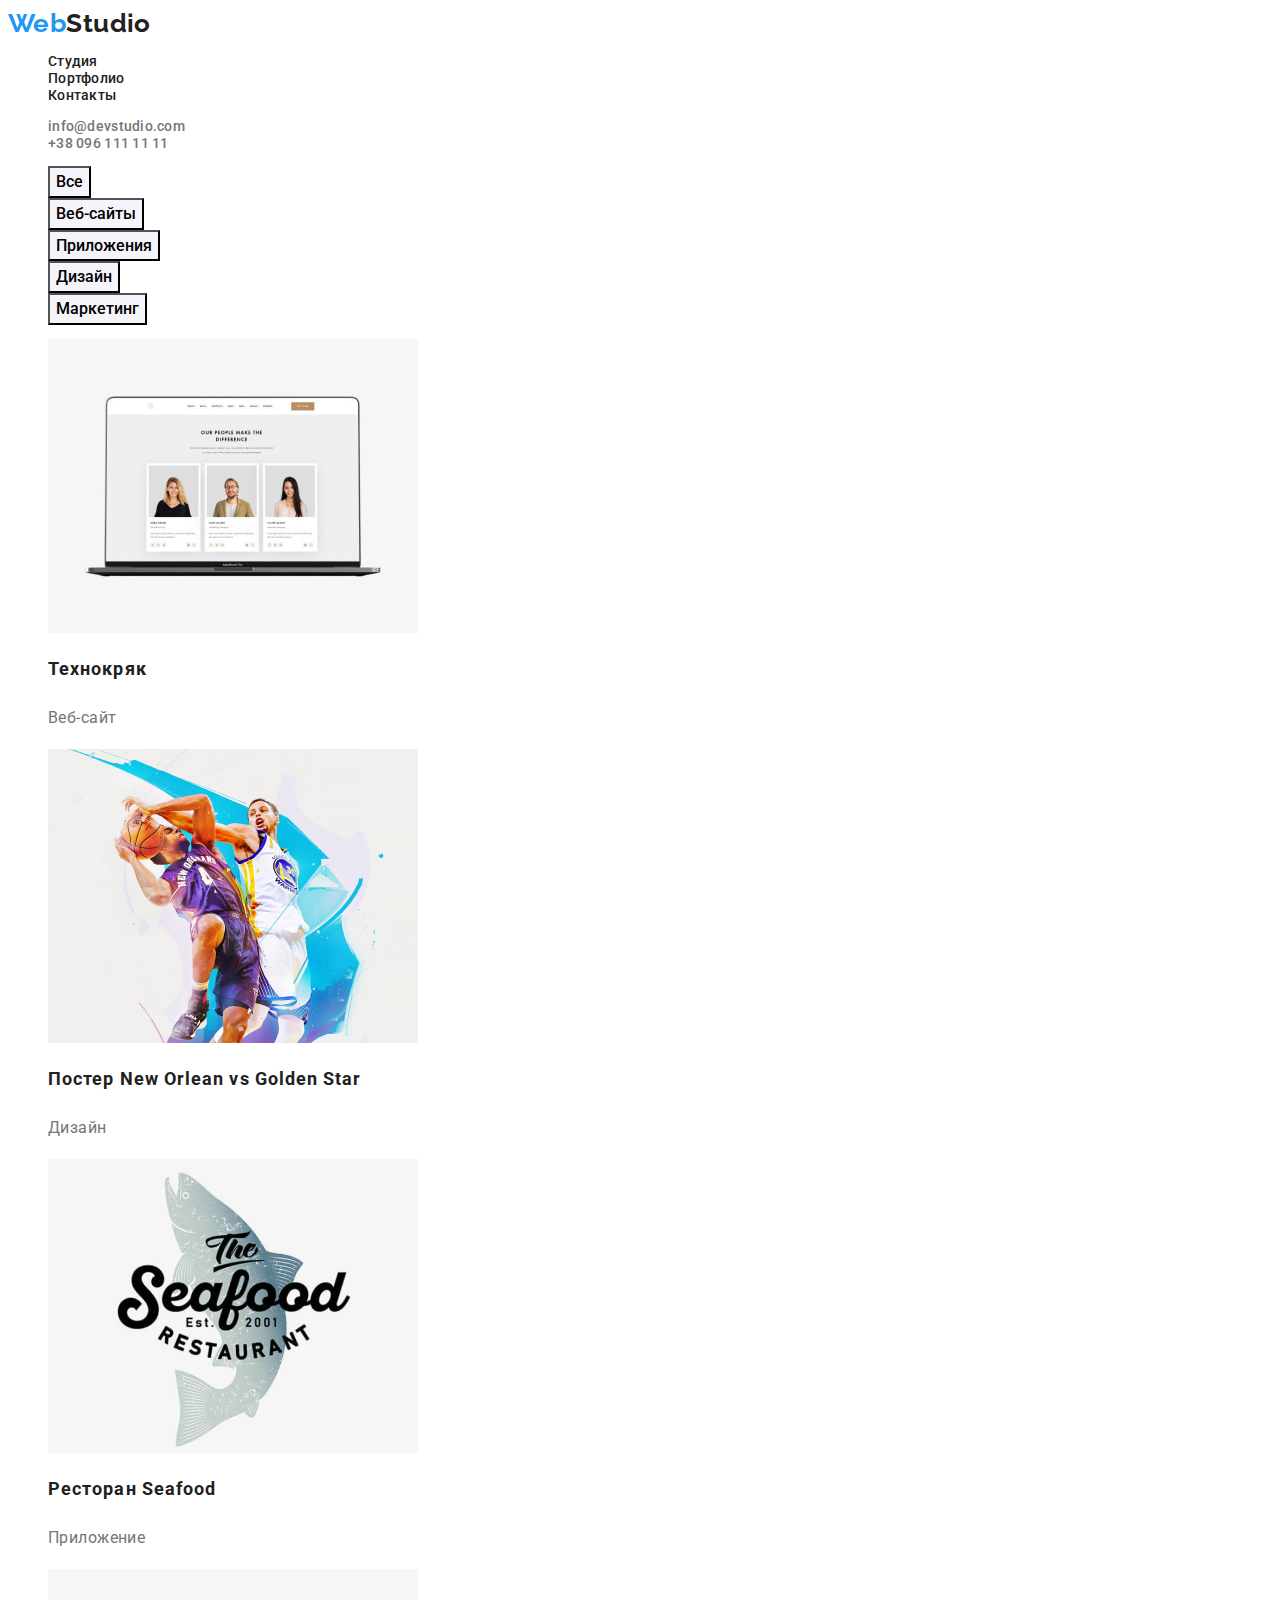
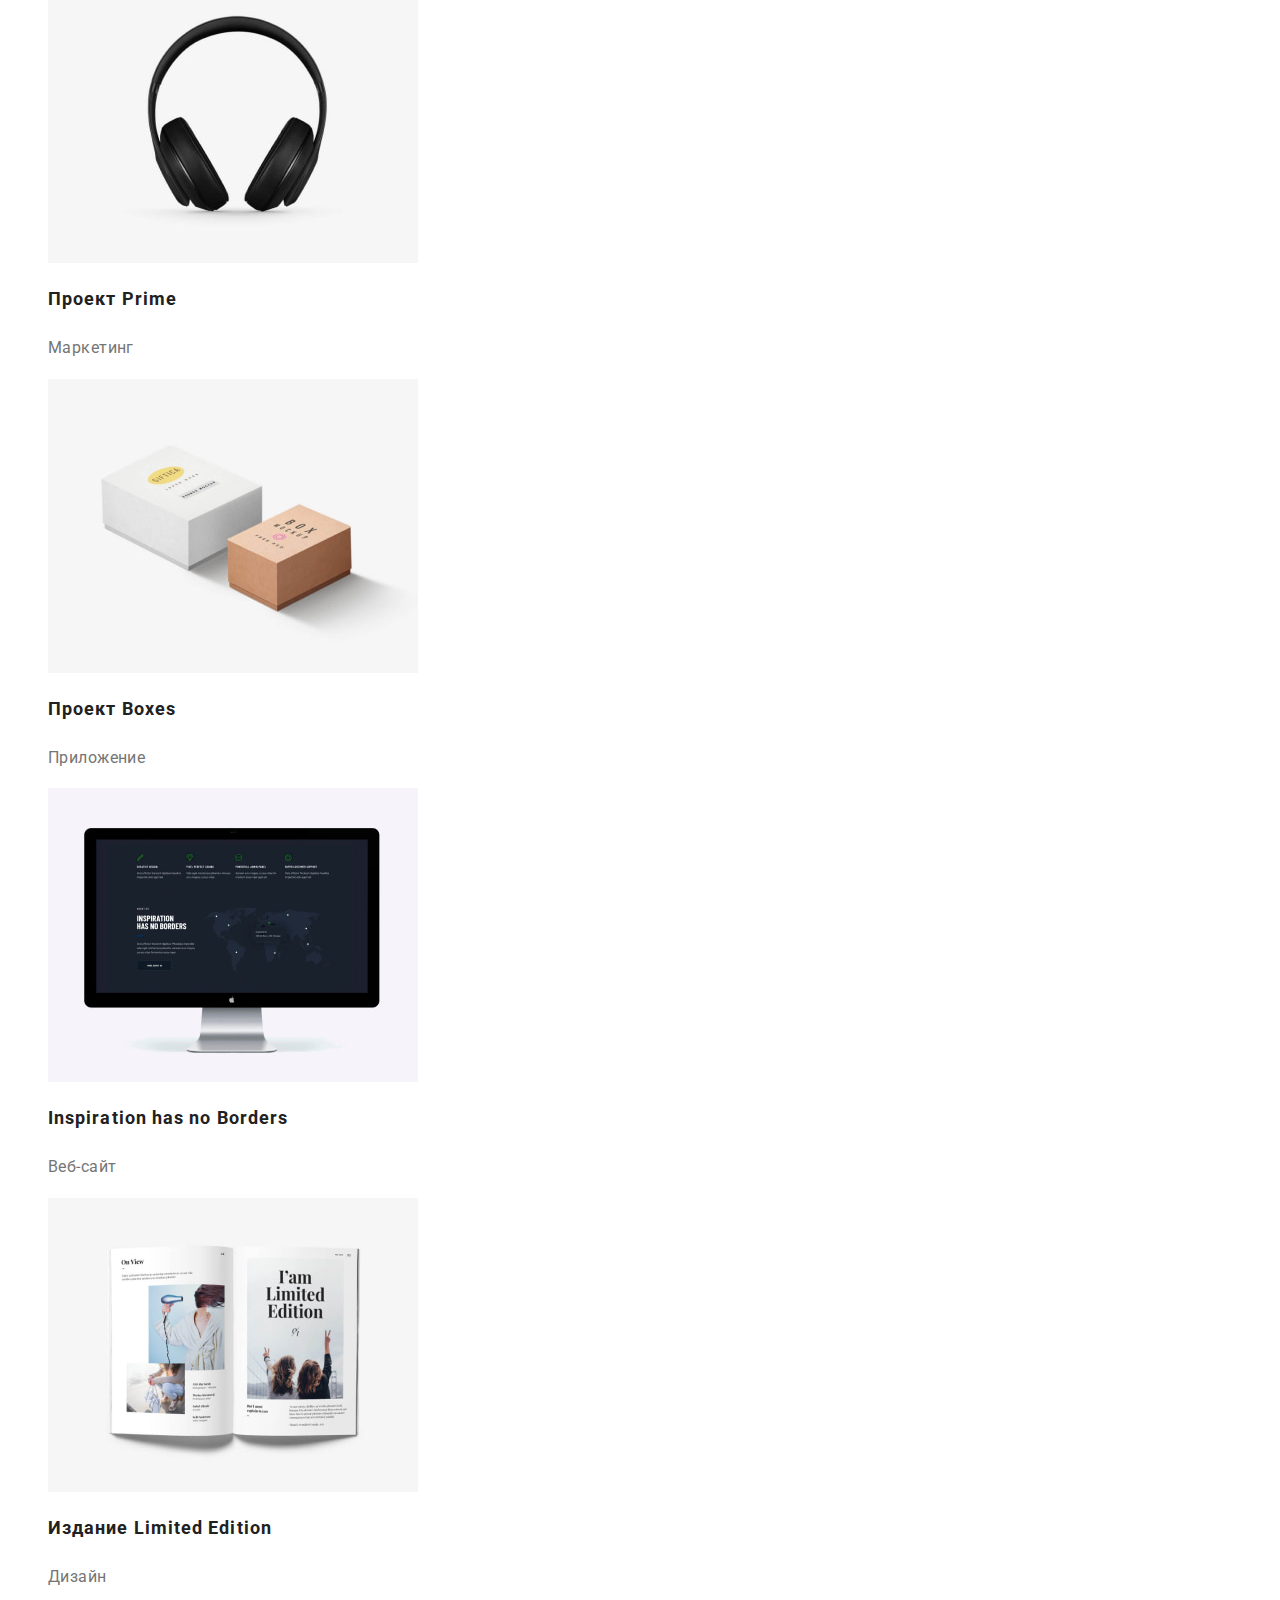
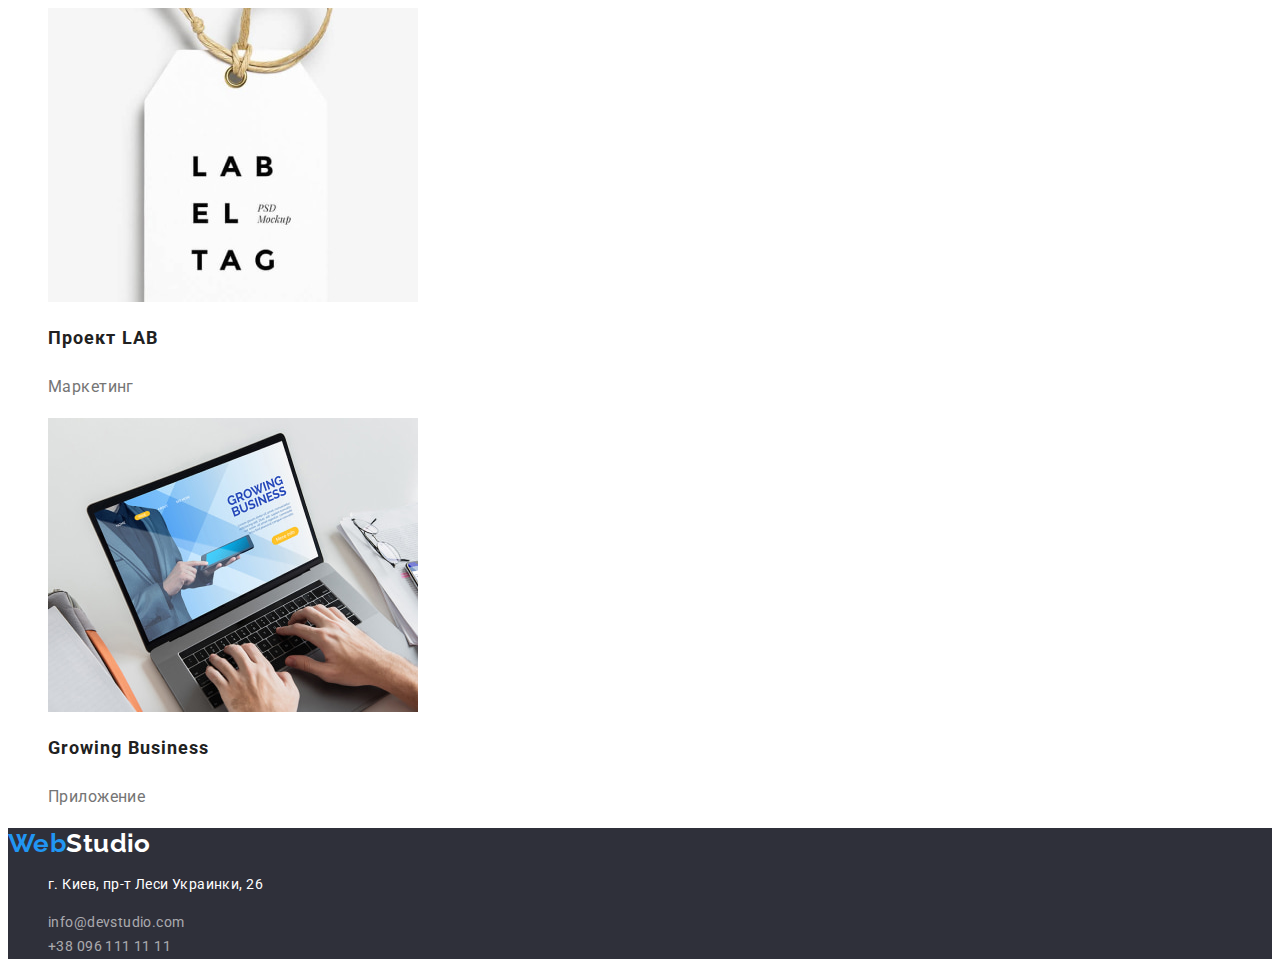
==== portfolio.html @ 8d074a2c "Initial commit" ====
<!DOCTYPE html>
<html lang="ru">
<head>
    <meta charset="UTF-8">
    <meta http-equiv="X-UA-Compatible" content="IE=edge">
    <meta name="viewport" content="width=device-width, initial-scale=1.0">
    <link href="https://fonts.googleapis.com/css2?family=Raleway:wght@700&family=Roboto:wght@400;500;700;900&display=swap"
        rel="stylesheet">
    <link rel="stylesheet" href="./css/styles.css">
    <title>Портфолио</title>
</head>
<body>
    <header>
        <nav>
            <!-- Логотип -->
            <a class = "logo" href=""><span>Web</span>Studio</a>
            <ul class = "navigation-links">
                <li>
                    <a class = "link" href="./index.html">Студия</a>
                </li>
                <li>
                    <a class = "link" href="">Портфолио</a>
                </li>
                <li>
                    <a class = "link" href="">Контакты</a>
                </li>
            </ul>
        </nav>
        <!-- контакты -->
        <ul class = "header-contacts">
            <li>
                <a class = "link" href="mailto:info@devstudio.com">info@devstudio.com</a>
            </li>
            <li>
                <a class = "link" href="tel:+380961111111">+38 096 111 11 11</a>
            </li>
        </ul>
    </header>
    <main>
        <!-- работы -->
        <section>
            <h1 hidden>Наши работы</h1>
            <ul>
                <li>
                    <button class = "button" type="button">Все</button>
                </li>
                <li>
                    <button class = "button" type="button">Веб-сайты</button>
                </li>
                <li>
                    <button class = "button" type="button">Приложения</button>
                </li>
                <li>
                    <button class = "button" type="button">Дизайн</button>
                </li>
                <li>
                    <button class = "button" type="button">Маркетинг</button>
                </li>
            </ul>
            <ul class = "products">
                <li>
                    <a href="">
                        <img src="./images/portfolio/box1.jpg" alt="" width="370" height="294">
                        <h2 class = "products-title">Технокряк</h2>
                        <p class = "products-text">Веб-сайт</p>
                    </a>                    
                </li>
                <li>
                    <a href="">
                        <img src="./images/portfolio/box2.jpg" alt="" width="370" height="294">
                        <h2 class = "products-title">Постер New Orlean vs Golden Star</h2>
                        <p class = "products-text">Дизайн</p>
                    </a>                    
                </li>
                <li>
                    <a href="">
                        <img src="./images/portfolio/box3.jpg" alt="" width="370" height="294">
                        <h2 class = "products-title">Ресторан Seafood</h2>
                        <p class = "products-text">Приложение</p>
                    </a>                    
                </li>
                <li>
                    <a href="">
                        <img src="./images/portfolio/box4.jpg" alt="" width="370" height="294">
                        <h2 class = "products-title">Проект Prime</h2>
                        <p class = "products-text">Маркетинг</p>
                    </a>                   
                </li>
                <li>
                    <a href="">
                        <img src="./images/portfolio/box5.jpg" alt="" width="370" height="294">
                        <h2 class = "products-title">Проект Boxes</h2>
                        <p class = "products-text">Приложение</p>
                    </a>                    
                </li>
                <li>
                    <a href="">
                        <img src="./images/portfolio/box6.jpg" alt="" width = "370" height = "294">
                        <h2 class = "products-title">Inspiration has no Borders</h2>
                        <p class = "products-text">Веб-сайт</p>
                    </a>                    
                </li>
                <li>
                    <a href="">
                        <img src="./images/portfolio/box7.jpg" alt="" width="370" height="294">
                        <h2 class = "products-title">Издание Limited Edition</h2>
                        <p class = "products-text">Дизайн</p>
                    </a>
                </li>
                <li>
                    <a href="">
                        <img src="./images/portfolio/box8.jpg" alt="" width="370" height="294">
                        <h2 class = "products-title">Проект LAB</h2>
                        <p class = "products-text">Маркетинг</p>
                    </a>                    
                </li>
                <li>
                    <a href="">
                        <img src="./images/portfolio/box9.jpg" alt="" width="370" height="294">
                        <h2 class = "products-title">Growing Business</h2>
                        <p class = "products-text">Приложение</p>
                    </a>
                </li>
            </ul>
        </section>
    </main>
    <footer class = "footer">
        <!-- Логотип -->
        <a class = "logo" href=""><span>Web</span>Studio</a>
        <address class = "address">
            <ul>
                <li>
                    <p class = "address-text">г. Киев, пр-т Леси Украинки, 26</p>
                </li>
                <li>
                    <a class = "link" href="mailto:info@devstudio.com">info@devstudio.com</a>
                </li>
                <li>
                    <a class = "link" href="tel:+380961111111">+38 096 111 11 11</a>
                </li>
            </ul>
        </address>
    </footer>
</body>
</html>
---- css/styles.css ----
:root {
  --font-white: #ffffff;
  --font-blue: #2196f3;
  --font-black2: #000000;
  --font-black1: #212121;
  --font-gray: #757575;
  --background-black: #2f303a;
  --background-gray: #f5f4fa;
}
body {
  font-family: "Roboto", sans-serif;
  color: var(--font-black1);
  letter-spacing: 0.03em;
  font-size: 14px;
}
body ul {
  list-style-type: none;
}
/* стили хеддера */
.logo {
  font-family: "Raleway", sans-serif;
  font-weight: 700;
  font-size: 26px;
  line-height: 1.19;
  text-decoration: none;
  color: var(--black2-color);
}
.logo > span {
  color: var(--font-blue);
}
.navigation-links a {
  font-weight: 500;
  font-size: 14px;
  line-height: 1.14;
  letter-spacing: 0.02em;
  text-decoration: none;
  color: var(--font-black1);
}

.header-contacts a {
  font-weight: 500;
  font-size: 14px;
  line-height: 1.14;
  letter-spacing: 0.02em;
  color: var(--font-gray);
  text-decoration: none;
}
/*стили index main*/
.title {
  background-color: var(--background-black);
}
.title h1 {
  color: var(--font-white);
  font-weight: 900;
  font-size: 44px;
  line-height: 1.36;
  text-align: center;
  letter-spacing: 0.06em;
  text-transform: uppercase;
}
.title button {
  background: var(--font-blue);

  font-family: inherit;
  color: var(--font-white);
  font-weight: 700;
  font-size: 16px;
  line-height: 1.87;
  letter-spacing: 0.06em;
}
.peculiarities-title {
  font-weight: 700;
  font-size: 14px;
  line-height: 1.14;
  text-transform: uppercase;
}
.peculiarities-text {
  font-size: 14px;
  line-height: 1.71;
  color: var(--font-gray);
}
.works-title {
  font-weight: 700;
  font-size: 36px;
  line-height: 1.16;
  text-align: center;
}
.team-section {
  background: var(--background-gray);
}
.team-title {
  font-weight: 700;
  font-size: 36px;
  line-height: 1.16;
  text-align: center;
}
.card-title {
  font-weight: 500;
  font-size: 16px;
  line-height: 1.18;
  text-align: center;
}
.card-text {
  font-size: 16px;
  line-height: 1.18;
  text-align: center;
  color: var(--font-gray);
}
/* стили футера */
.footer {
  background-color: var(--background-black);
}
.footer .logo {
  color: var(--font-white);
}
.address-text {
  font-size: 14px;
  font-style: normal;
  line-height: 1.71;
  color: var(--font-white);
}
.address .link {
  font-size: 14px;
  font-style: normal;
  line-height: 1.71;
  color: rgba(255, 255, 255, 0.6);
  text-decoration: none;
}
.link:hover,
.link:focus {
  color: var(--font-blue);
}

/* стили portfolio main */
.button {
  background-color: var(--background-gray);
  font-family: inherit;
  font-weight: 500;
  font-size: 16px;
  line-height: 1.62;
  text-align: center;
}
.button:hover,
.button:focus {
  background-color: var(--font-blue);
  color: var(--font-white);
}
.products a {
  text-decoration: none;
}
.products-title {
  font-weight: 700;
  font-size: 18px;
  line-height: 2;
  letter-spacing: 0.06em;
  color: var(--font-black1);
}
.products-text {
  font-size: 16px;
  line-height: 1.87;
  color: var(--font-gray);
}
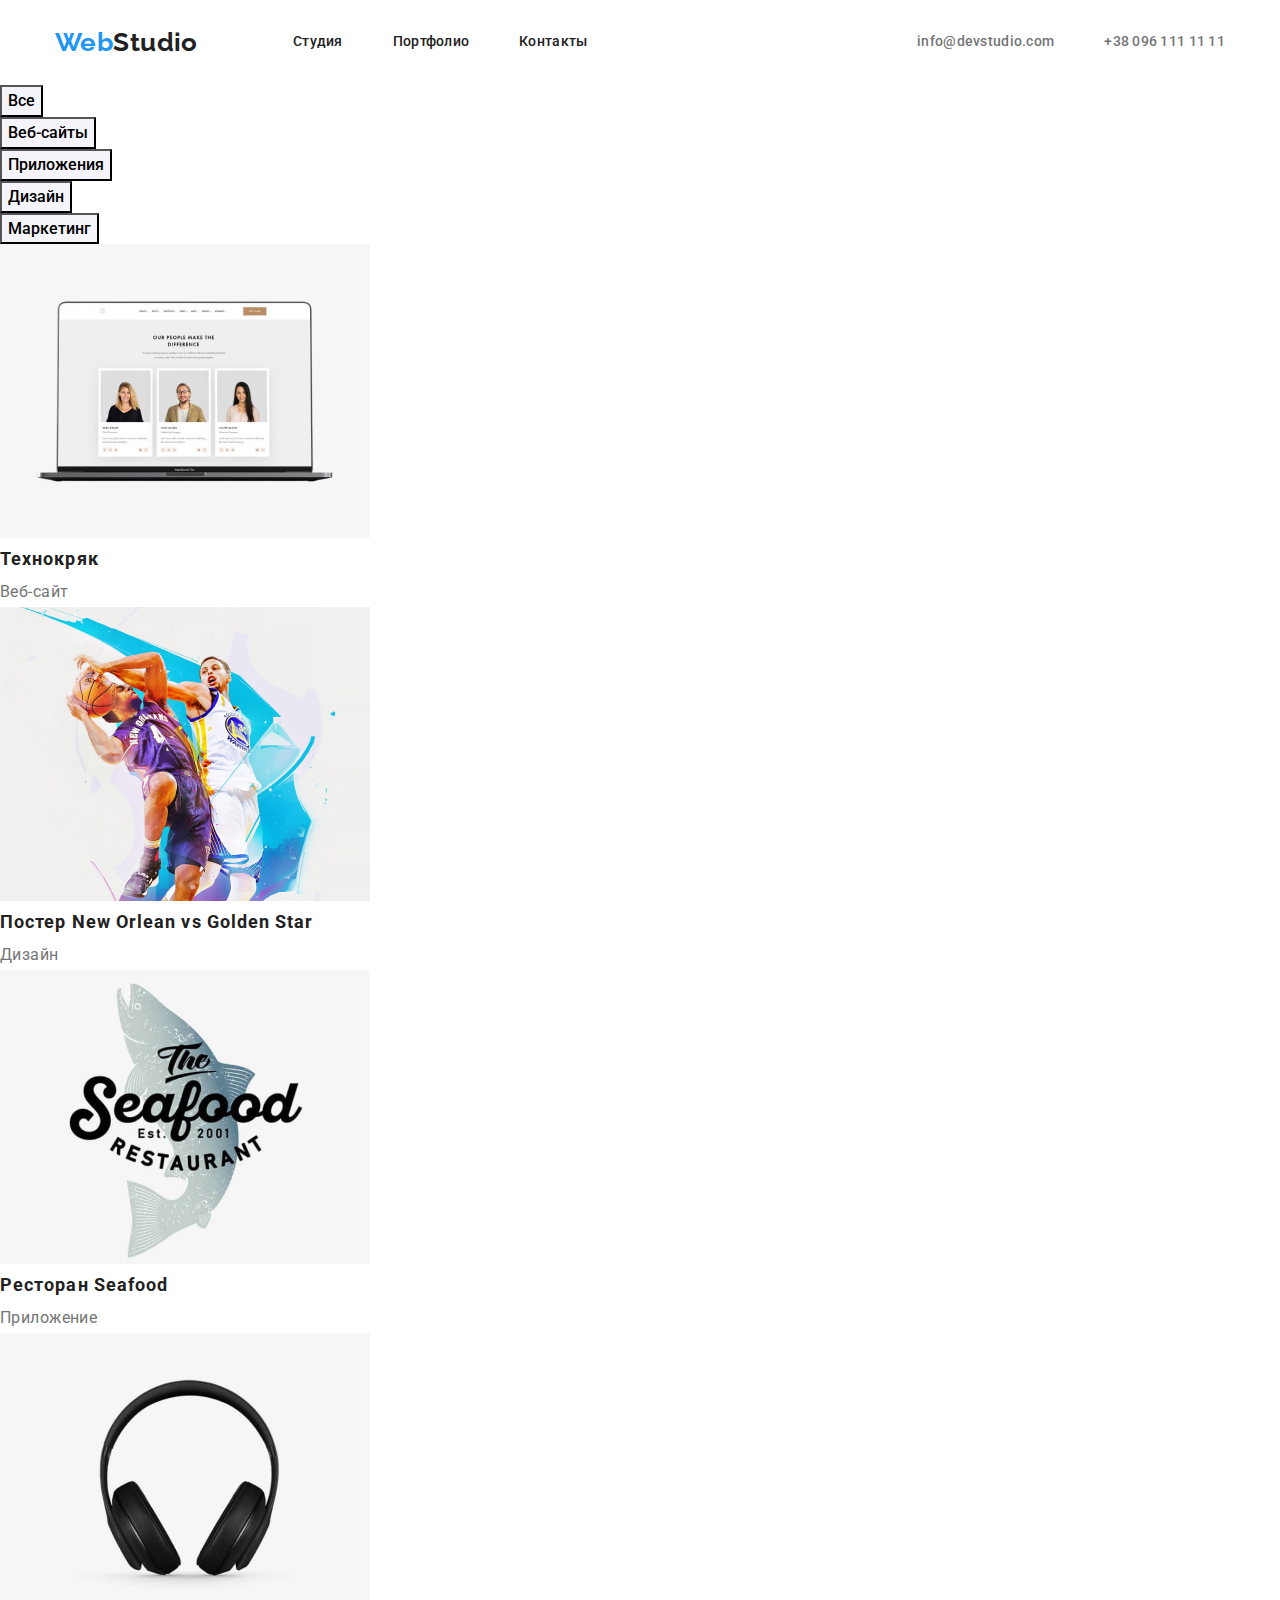
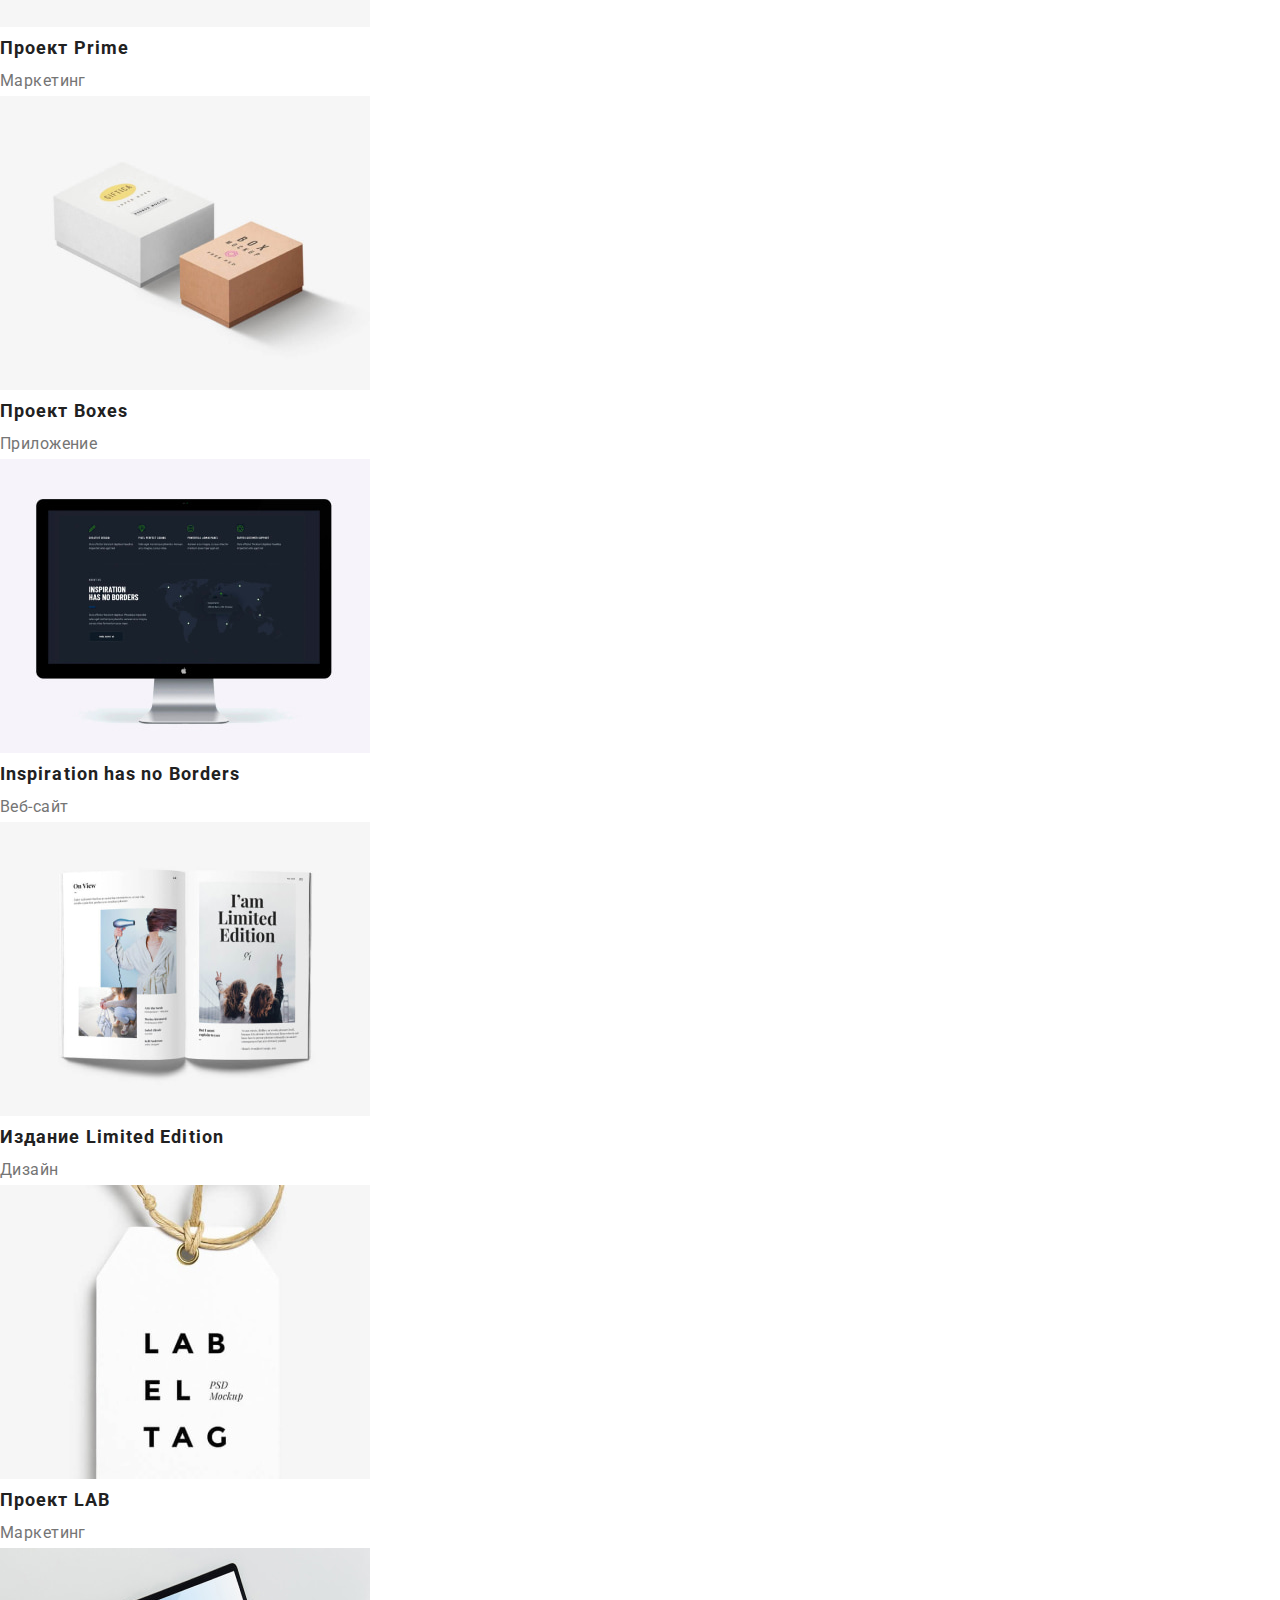
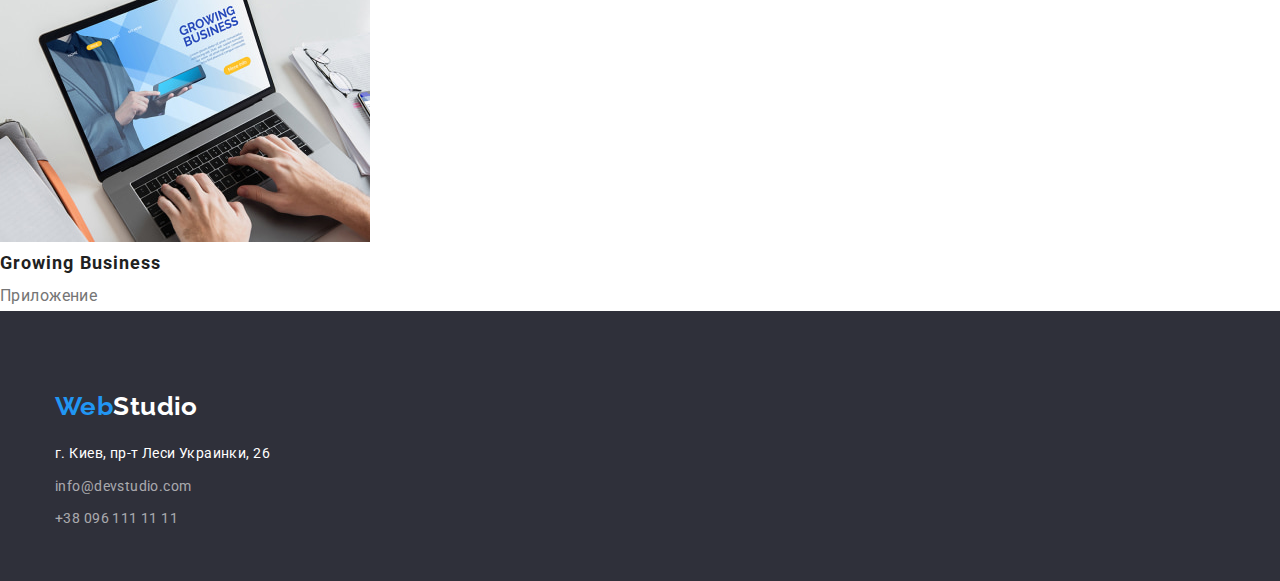
==== commit 351360e1: "Портфолио хеддер и футтер" ====
--- a/portfolio.html
+++ b/portfolio.html
@@ -10,31 +10,33 @@
     <title>Портфолио</title>
 </head>
 <body>
-    <header>
-        <nav>
-            <!-- Логотип -->
-            <a class = "logo" href=""><span>Web</span>Studio</a>
-            <ul class = "navigation-links">
-                <li>
-                    <a class = "link" href="./index.html">Студия</a>
+    <header class="header">
+        <div class="container hedder-container">
+            <nav class="navigation">
+                <!-- Логотип -->
+                <a class="logo" href=""><span>Web</span>Studio</a>
+                <ul class="navigation-links">
+                    <li class="item">
+                        <a class="link" href="./index.html">Студия</a>
+                    </li>
+                    <li class="item">
+                        <a class="link" href="./portfolio.html">Портфолио</a>
+                    </li>
+                    <li class="item">
+                        <a class="link" href="">Контакты</a>
+                    </li>
+                </ul>
+            </nav>
+            <!-- контакты -->
+            <ul class="header-contacts">
+                <li class="item">
+                    <a class="link" href="mailto:info@devstudio.com">info@devstudio.com</a>
                 </li>
-                <li>
-                    <a class = "link" href="">Портфолио</a>
-                </li>
-                <li>
-                    <a class = "link" href="">Контакты</a>
+                <li class="item">
+                    <a class="link" href="tel:+380961111111">+38 096 111 11 11</a>
                 </li>
             </ul>
-        </nav>
-        <!-- контакты -->
-        <ul class = "header-contacts">
-            <li>
-                <a class = "link" href="mailto:info@devstudio.com">info@devstudio.com</a>
-            </li>
-            <li>
-                <a class = "link" href="tel:+380961111111">+38 096 111 11 11</a>
-            </li>
-        </ul>
+        </div>
     </header>
     <main>
         <!-- работы -->
@@ -124,22 +126,24 @@
             </ul>
         </section>
     </main>
-    <footer class = "footer">
+    <footer class="footer ">
         <!-- Логотип -->
-        <a class = "logo" href=""><span>Web</span>Studio</a>
-        <address class = "address">
-            <ul>
-                <li>
-                    <p class = "address-text">г. Киев, пр-т Леси Украинки, 26</p>
-                </li>
-                <li>
-                    <a class = "link" href="mailto:info@devstudio.com">info@devstudio.com</a>
-                </li>
-                <li>
-                    <a class = "link" href="tel:+380961111111">+38 096 111 11 11</a>
-                </li>
-            </ul>
-        </address>
+        <div class="container">
+            <a class="logo" href=""><span>Web</span>Studio</a>
+            <address class="address">
+                <ul class="address-list">
+                    <li class="item">
+                        <p class="address-text">г. Киев, пр-т Леси Украинки, 26</p>
+                    </li>
+                    <li class="item">
+                        <a class="link" href="mailto:info@devstudio.com">info@devstudio.com</a>
+                    </li>
+                    <li class="item">
+                        <a class="link" href="tel:+380961111111">+38 096 111 11 11</a>
+                    </li>
+                </ul>
+            </address>
+        </div>
     </footer>
 </body>
 </html>--- a/css/styles.css
+++ b/css/styles.css
@@ -7,7 +7,23 @@
   --background-black: #2f303a;
   --background-gray: #f5f4fa;
 }
+* {
+  box-sizing: border-box;
+}
+h1,
+h2,
+h3,
+p {
+  margin: 0;
+}
+ul,
+li {
+  padding: 0px;
+  margin: 0px;
+}
 body {
+  margin: 0px;
+
   font-family: "Roboto", sans-serif;
   color: var(--font-black1);
   letter-spacing: 0.03em;
@@ -16,8 +32,35 @@
 body ul {
   list-style-type: none;
 }
+.container {
+  width: 1200px;
+  padding-left: 15px;
+  padding-right: 15px;
+  margin: 0px auto;
+}
+.section {
+  padding-bottom: 94px;
+  padding-top: 94px;
+}
+
 /* стили хеддера */
+.header {
+  /* outline: 2px solid green; */
+}
+.hedder-container {
+  display: flex;
+  align-items: center;
+  padding-top: 24px;
+  padding-bottom: 25px;
+}
+.navigation {
+  display: flex;
+  align-items: center;
+}
 .logo {
+  margin-right: 93px;
+  min-width: 145px;
+
   font-family: "Raleway", sans-serif;
   font-weight: 700;
   font-size: 26px;
@@ -28,7 +71,17 @@
 .logo > span {
   color: var(--font-blue);
 }
+.navigation-links {
+  display: flex;
+}
+.navigation-links .item + .item {
+  margin-left: 50px;
+}
 .navigation-links a {
+  display: inline-block;
+  padding-top: 10px;
+  padding-bottom: 10px;
+
   font-weight: 500;
   font-size: 14px;
   line-height: 1.14;
@@ -36,8 +89,23 @@
   text-decoration: none;
   color: var(--font-black1);
 }
-
+.header-contacts {
+  display: flex;
+  margin: 0px;
+  padding: 0px;
+  margin-left: auto;
+}
+.header-contacts .item + .item {
+  margin-left: 50px;
+}
+/* .header-contacts .item {
+  outline: 2px solid green;
+} */
 .header-contacts a {
+  display: inline-block;
+  padding-top: 10px;
+  padding-bottom: 10px;
+
   font-weight: 500;
   font-size: 14px;
   line-height: 1.14;
@@ -48,8 +116,16 @@
 /*стили index main*/
 .title {
   background-color: var(--background-black);
+  padding-top: 200px;
+  padding-bottom: 200px;
+  text-align: center;
 }
 .title h1 {
+  width: 696px;
+  margin-left: auto;
+  margin-right: auto;
+  margin-bottom: 30px;
+
   color: var(--font-white);
   font-weight: 900;
   font-size: 44px;
@@ -59,7 +135,12 @@
   text-transform: uppercase;
 }
 .title button {
-  background: var(--font-blue);
+  /* display: inline-block; */
+  background-color: var(--font-blue);
+  border: 1px solid transparent;
+  padding: 10px 23px;
+  border-radius: 4px;
+  min-width: 200px;
 
   font-family: inherit;
   color: var(--font-white);
@@ -68,33 +149,72 @@
   line-height: 1.87;
   letter-spacing: 0.06em;
 }
+.peculiarities-list {
+  display: flex;
+}
+.peculiarities-list .item {
+  /* outline: 2px solid green; */
+  width: 270px;
+}
+.peculiarities-list .item + .item {
+  margin-left: 30px;
+}
 .peculiarities-title {
+  margin-bottom: 10px;
+
   font-weight: 700;
   font-size: 14px;
   line-height: 1.14;
   text-transform: uppercase;
 }
 .peculiarities-text {
-  font-size: 14px;
   line-height: 1.71;
   color: var(--font-gray);
 }
+.works-section {
+  padding-top: 0;
+}
 .works-title {
+  margin-bottom: 50px;
+
   font-weight: 700;
   font-size: 36px;
   line-height: 1.16;
   text-align: center;
 }
+.works-list {
+  display: flex;
+}
+
+.works-list .item + .item {
+  margin-left: 30px;
+}
 .team-section {
   background: var(--background-gray);
 }
 .team-title {
+  margin-bottom: 50px;
+
   font-weight: 700;
   font-size: 36px;
   line-height: 1.16;
   text-align: center;
 }
+.team-list {
+  display: flex;
+}
+.team-list .item {
+  padding-bottom: 30px;
+
+  background-color: #fff;
+}
+.team-list .item + .item {
+  margin-left: 30px;
+}
 .card-title {
+  margin-top: 30px;
+  margin-bottom: 10px;
+
   font-weight: 500;
   font-size: 16px;
   line-height: 1.18;
@@ -108,16 +228,24 @@
 }
 /* стили футера */
 .footer {
+  padding-top: 80px;
+  padding-bottom: 50px;
+
   background-color: var(--background-black);
 }
 .footer .logo {
   color: var(--font-white);
 }
 .address-text {
-  font-size: 14px;
   font-style: normal;
   line-height: 1.71;
   color: var(--font-white);
+}
+.address-list {
+  margin-top: 20px;
+}
+.address-list .item + .item {
+  margin-top: 9px;
 }
 .address .link {
   font-size: 14px;
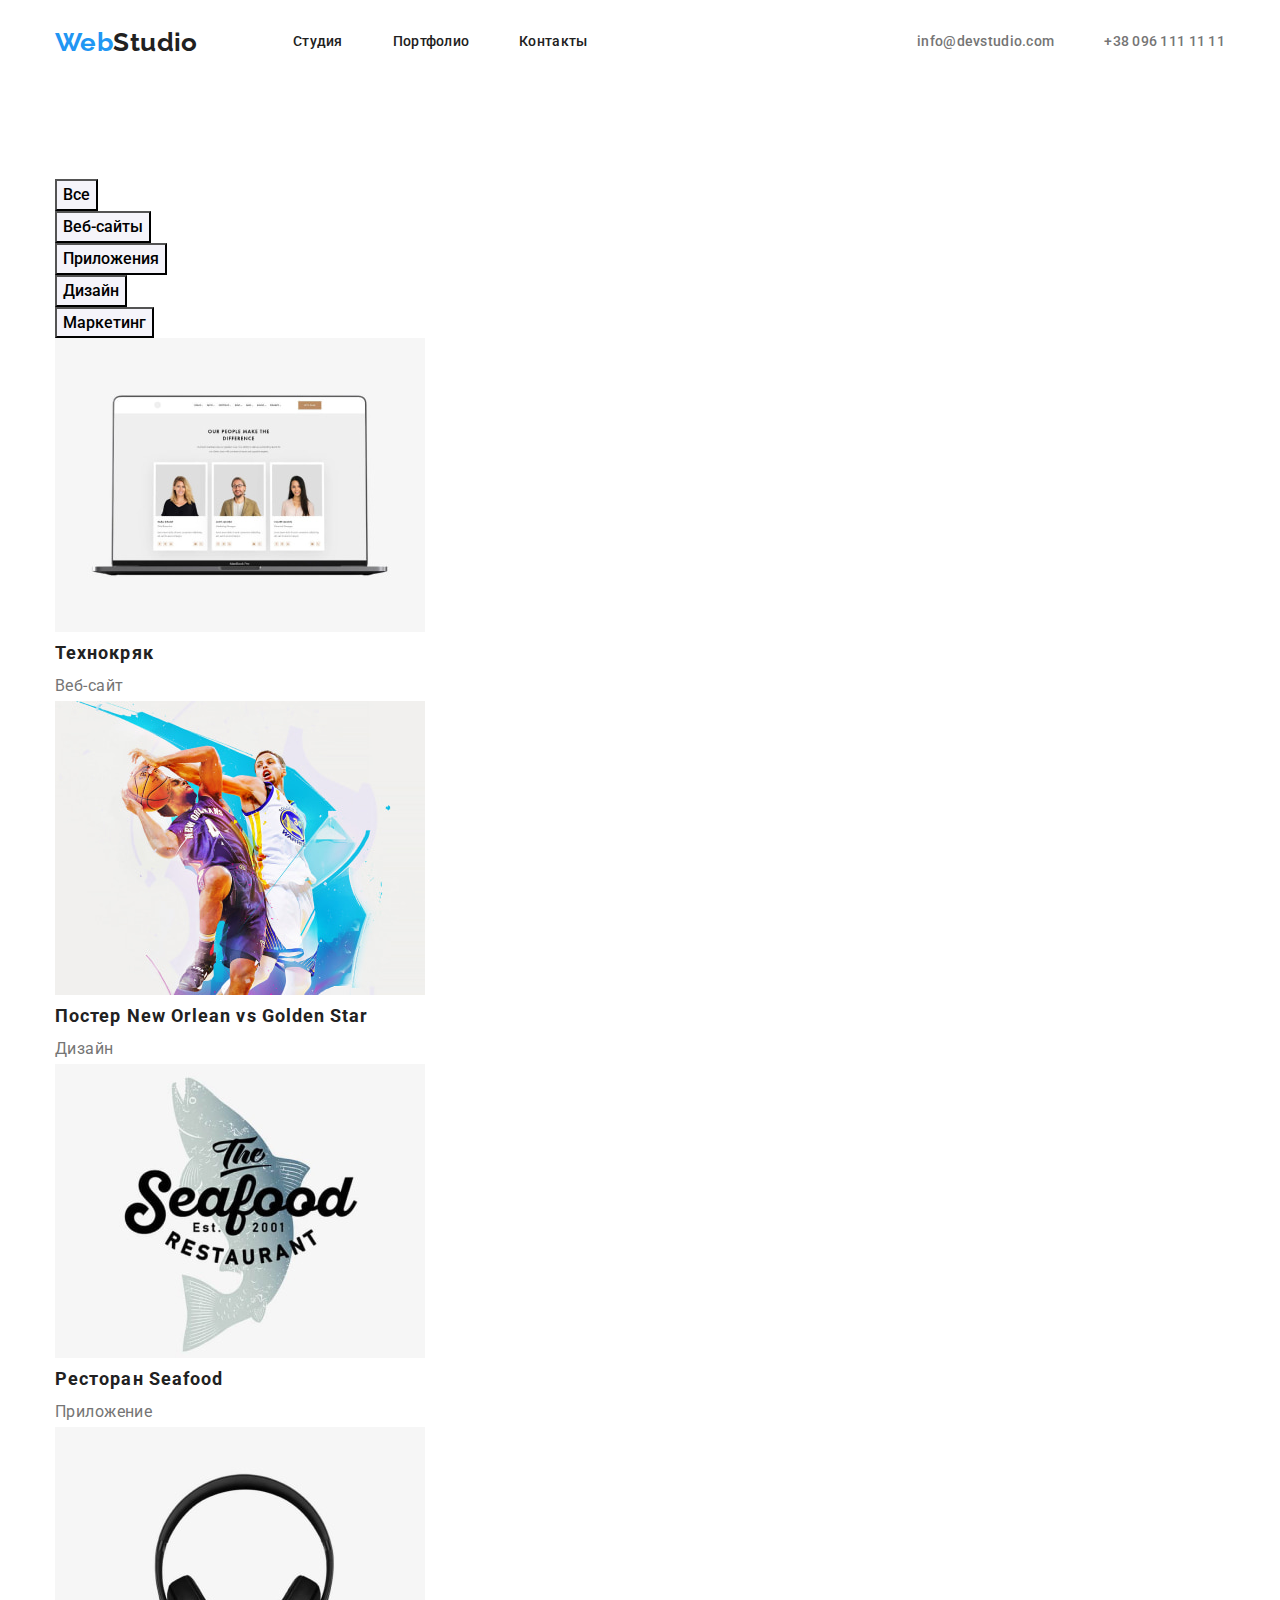
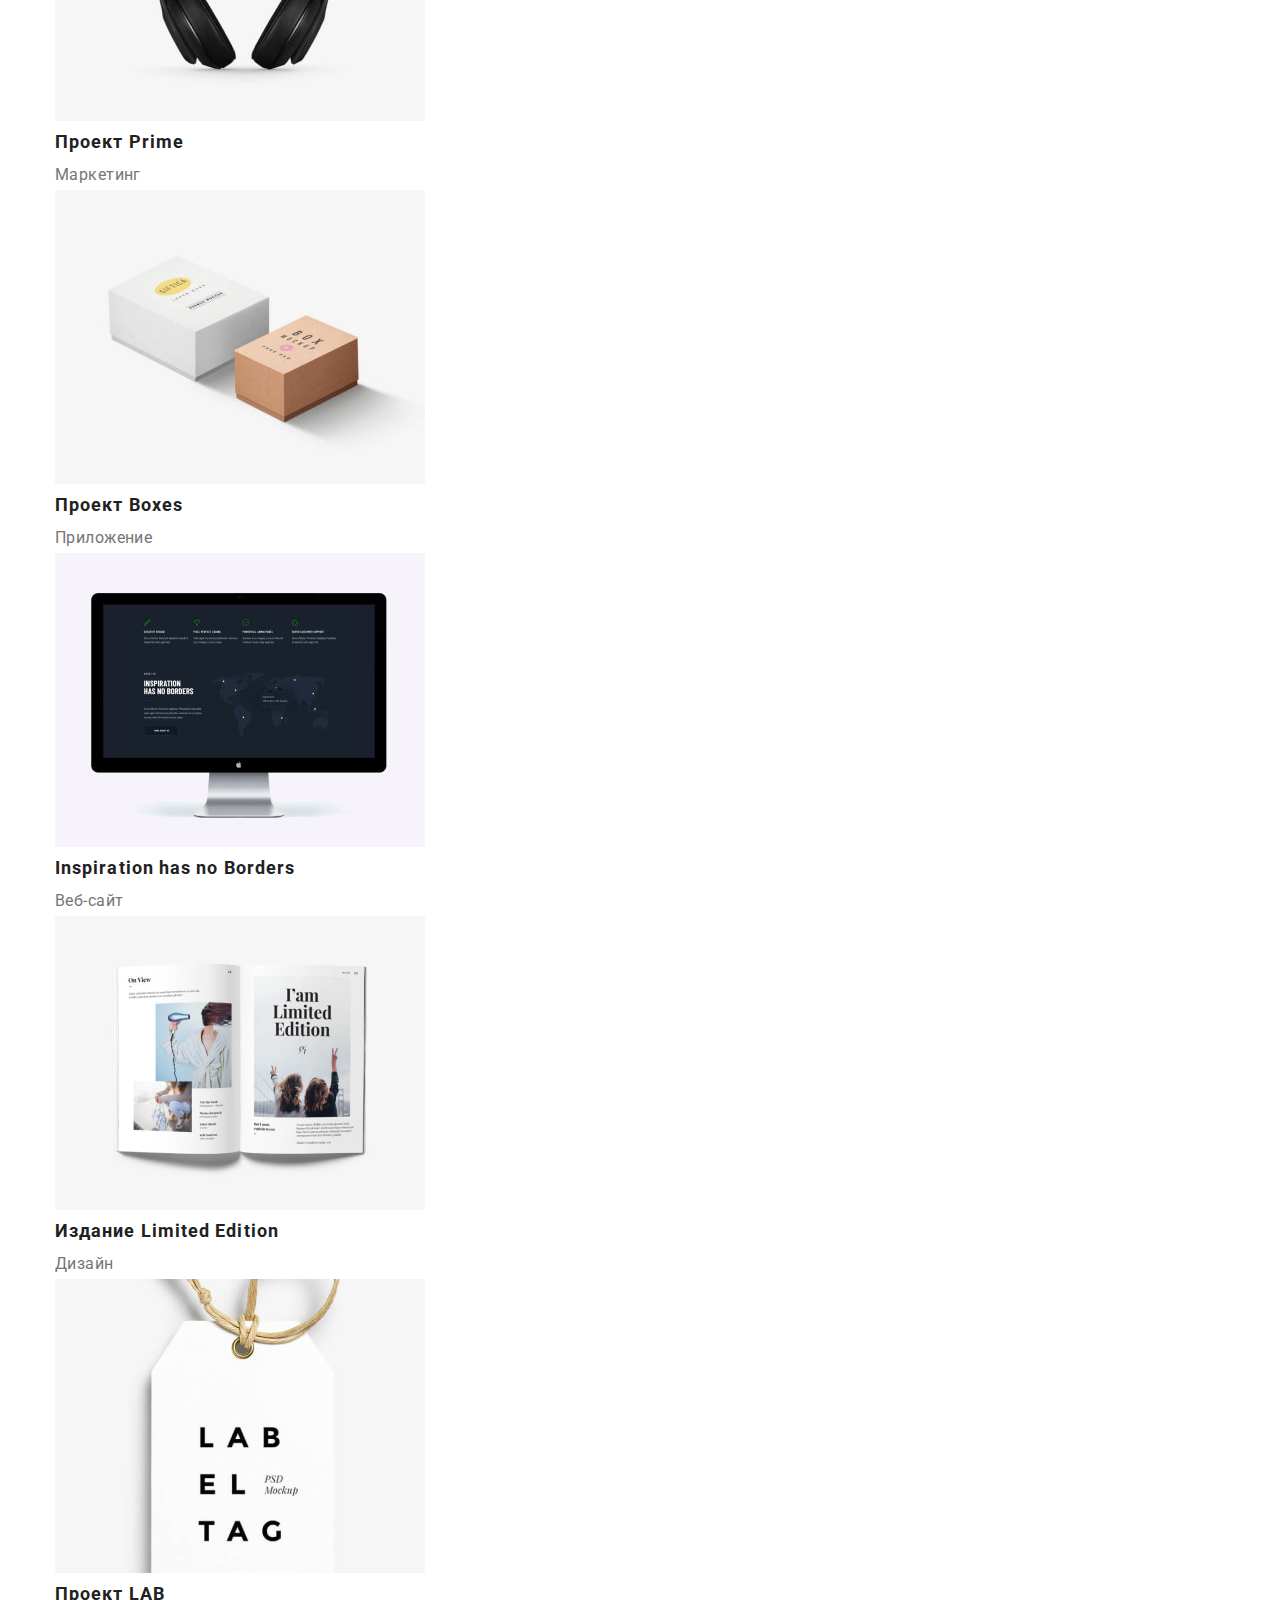
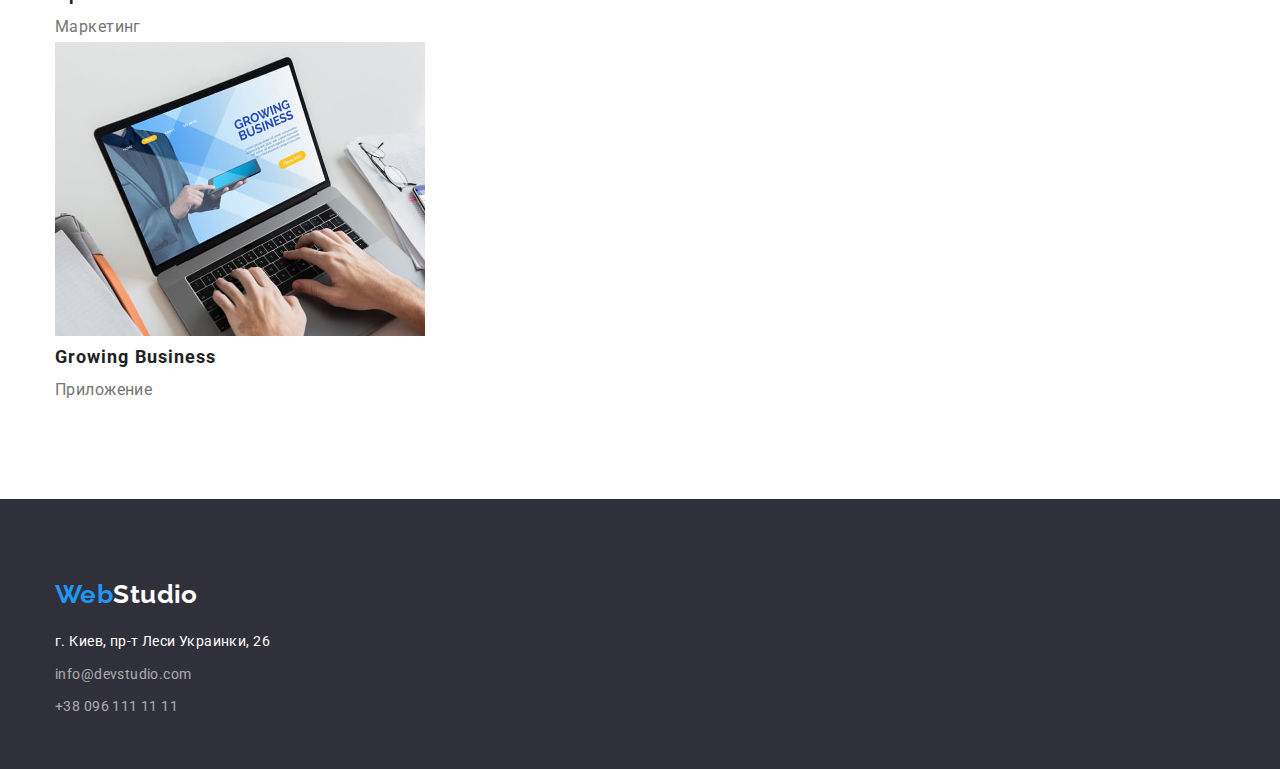
==== commit 9c1c400d: "Коммит" ====
--- a/portfolio.html
+++ b/portfolio.html
@@ -40,90 +40,92 @@
     </header>
     <main>
         <!-- работы -->
-        <section>
-            <h1 hidden>Наши работы</h1>
-            <ul>
-                <li>
-                    <button class = "button" type="button">Все</button>
-                </li>
-                <li>
-                    <button class = "button" type="button">Веб-сайты</button>
-                </li>
-                <li>
-                    <button class = "button" type="button">Приложения</button>
-                </li>
-                <li>
-                    <button class = "button" type="button">Дизайн</button>
-                </li>
-                <li>
-                    <button class = "button" type="button">Маркетинг</button>
-                </li>
-            </ul>
-            <ul class = "products">
-                <li>
-                    <a href="">
-                        <img src="./images/portfolio/box1.jpg" alt="" width="370" height="294">
-                        <h2 class = "products-title">Технокряк</h2>
-                        <p class = "products-text">Веб-сайт</p>
-                    </a>                    
-                </li>
-                <li>
-                    <a href="">
-                        <img src="./images/portfolio/box2.jpg" alt="" width="370" height="294">
-                        <h2 class = "products-title">Постер New Orlean vs Golden Star</h2>
-                        <p class = "products-text">Дизайн</p>
-                    </a>                    
-                </li>
-                <li>
-                    <a href="">
-                        <img src="./images/portfolio/box3.jpg" alt="" width="370" height="294">
-                        <h2 class = "products-title">Ресторан Seafood</h2>
-                        <p class = "products-text">Приложение</p>
-                    </a>                    
-                </li>
-                <li>
-                    <a href="">
-                        <img src="./images/portfolio/box4.jpg" alt="" width="370" height="294">
-                        <h2 class = "products-title">Проект Prime</h2>
-                        <p class = "products-text">Маркетинг</p>
-                    </a>                   
-                </li>
-                <li>
-                    <a href="">
-                        <img src="./images/portfolio/box5.jpg" alt="" width="370" height="294">
-                        <h2 class = "products-title">Проект Boxes</h2>
-                        <p class = "products-text">Приложение</p>
-                    </a>                    
-                </li>
-                <li>
-                    <a href="">
-                        <img src="./images/portfolio/box6.jpg" alt="" width = "370" height = "294">
-                        <h2 class = "products-title">Inspiration has no Borders</h2>
-                        <p class = "products-text">Веб-сайт</p>
-                    </a>                    
-                </li>
-                <li>
-                    <a href="">
-                        <img src="./images/portfolio/box7.jpg" alt="" width="370" height="294">
-                        <h2 class = "products-title">Издание Limited Edition</h2>
-                        <p class = "products-text">Дизайн</p>
-                    </a>
-                </li>
-                <li>
-                    <a href="">
-                        <img src="./images/portfolio/box8.jpg" alt="" width="370" height="294">
-                        <h2 class = "products-title">Проект LAB</h2>
-                        <p class = "products-text">Маркетинг</p>
-                    </a>                    
-                </li>
-                <li>
-                    <a href="">
-                        <img src="./images/portfolio/box9.jpg" alt="" width="370" height="294">
-                        <h2 class = "products-title">Growing Business</h2>
-                        <p class = "products-text">Приложение</p>
-                    </a>
-                </li>
-            </ul>
+        <section class = "section">
+            <div class="container">
+                <h1 hidden>Наши работы</h1>
+                <ul class = "buttons-list">
+                    <li>
+                        <button class="button" type="button">Все</button>
+                    </li>
+                    <li>
+                        <button class="button" type="button">Веб-сайты</button>
+                    </li>
+                    <li>
+                        <button class="button" type="button">Приложения</button>
+                    </li>
+                    <li>
+                        <button class="button" type="button">Дизайн</button>
+                    </li>
+                    <li>
+                        <button class="button" type="button">Маркетинг</button>
+                    </li>
+                </ul>
+                <ul class="products">
+                    <li>
+                        <a href="">
+                            <img src="./images/portfolio/box1.jpg" alt="" width="370" height="294">
+                            <h2 class="products-title">Технокряк</h2>
+                            <p class="products-text">Веб-сайт</p>
+                        </a>
+                    </li>
+                    <li>
+                        <a href="">
+                            <img src="./images/portfolio/box2.jpg" alt="" width="370" height="294">
+                            <h2 class="products-title">Постер New Orlean vs Golden Star</h2>
+                            <p class="products-text">Дизайн</p>
+                        </a>
+                    </li>
+                    <li>
+                        <a href="">
+                            <img src="./images/portfolio/box3.jpg" alt="" width="370" height="294">
+                            <h2 class="products-title">Ресторан Seafood</h2>
+                            <p class="products-text">Приложение</p>
+                        </a>
+                    </li>
+                    <li>
+                        <a href="">
+                            <img src="./images/portfolio/box4.jpg" alt="" width="370" height="294">
+                            <h2 class="products-title">Проект Prime</h2>
+                            <p class="products-text">Маркетинг</p>
+                        </a>
+                    </li>
+                    <li>
+                        <a href="">
+                            <img src="./images/portfolio/box5.jpg" alt="" width="370" height="294">
+                            <h2 class="products-title">Проект Boxes</h2>
+                            <p class="products-text">Приложение</p>
+                        </a>
+                    </li>
+                    <li>
+                        <a href="">
+                            <img src="./images/portfolio/box6.jpg" alt="" width="370" height="294">
+                            <h2 class="products-title">Inspiration has no Borders</h2>
+                            <p class="products-text">Веб-сайт</p>
+                        </a>
+                    </li>
+                    <li>
+                        <a href="">
+                            <img src="./images/portfolio/box7.jpg" alt="" width="370" height="294">
+                            <h2 class="products-title">Издание Limited Edition</h2>
+                            <p class="products-text">Дизайн</p>
+                        </a>
+                    </li>
+                    <li>
+                        <a href="">
+                            <img src="./images/portfolio/box8.jpg" alt="" width="370" height="294">
+                            <h2 class="products-title">Проект LAB</h2>
+                            <p class="products-text">Маркетинг</p>
+                        </a>
+                    </li>
+                    <li>
+                        <a href="">
+                            <img src="./images/portfolio/box9.jpg" alt="" width="370" height="294">
+                            <h2 class="products-title">Growing Business</h2>
+                            <p class="products-text">Приложение</p>
+                        </a>
+                    </li>
+                </ul>
+            </div>
         </section>
     </main>
     <footer class="footer ">
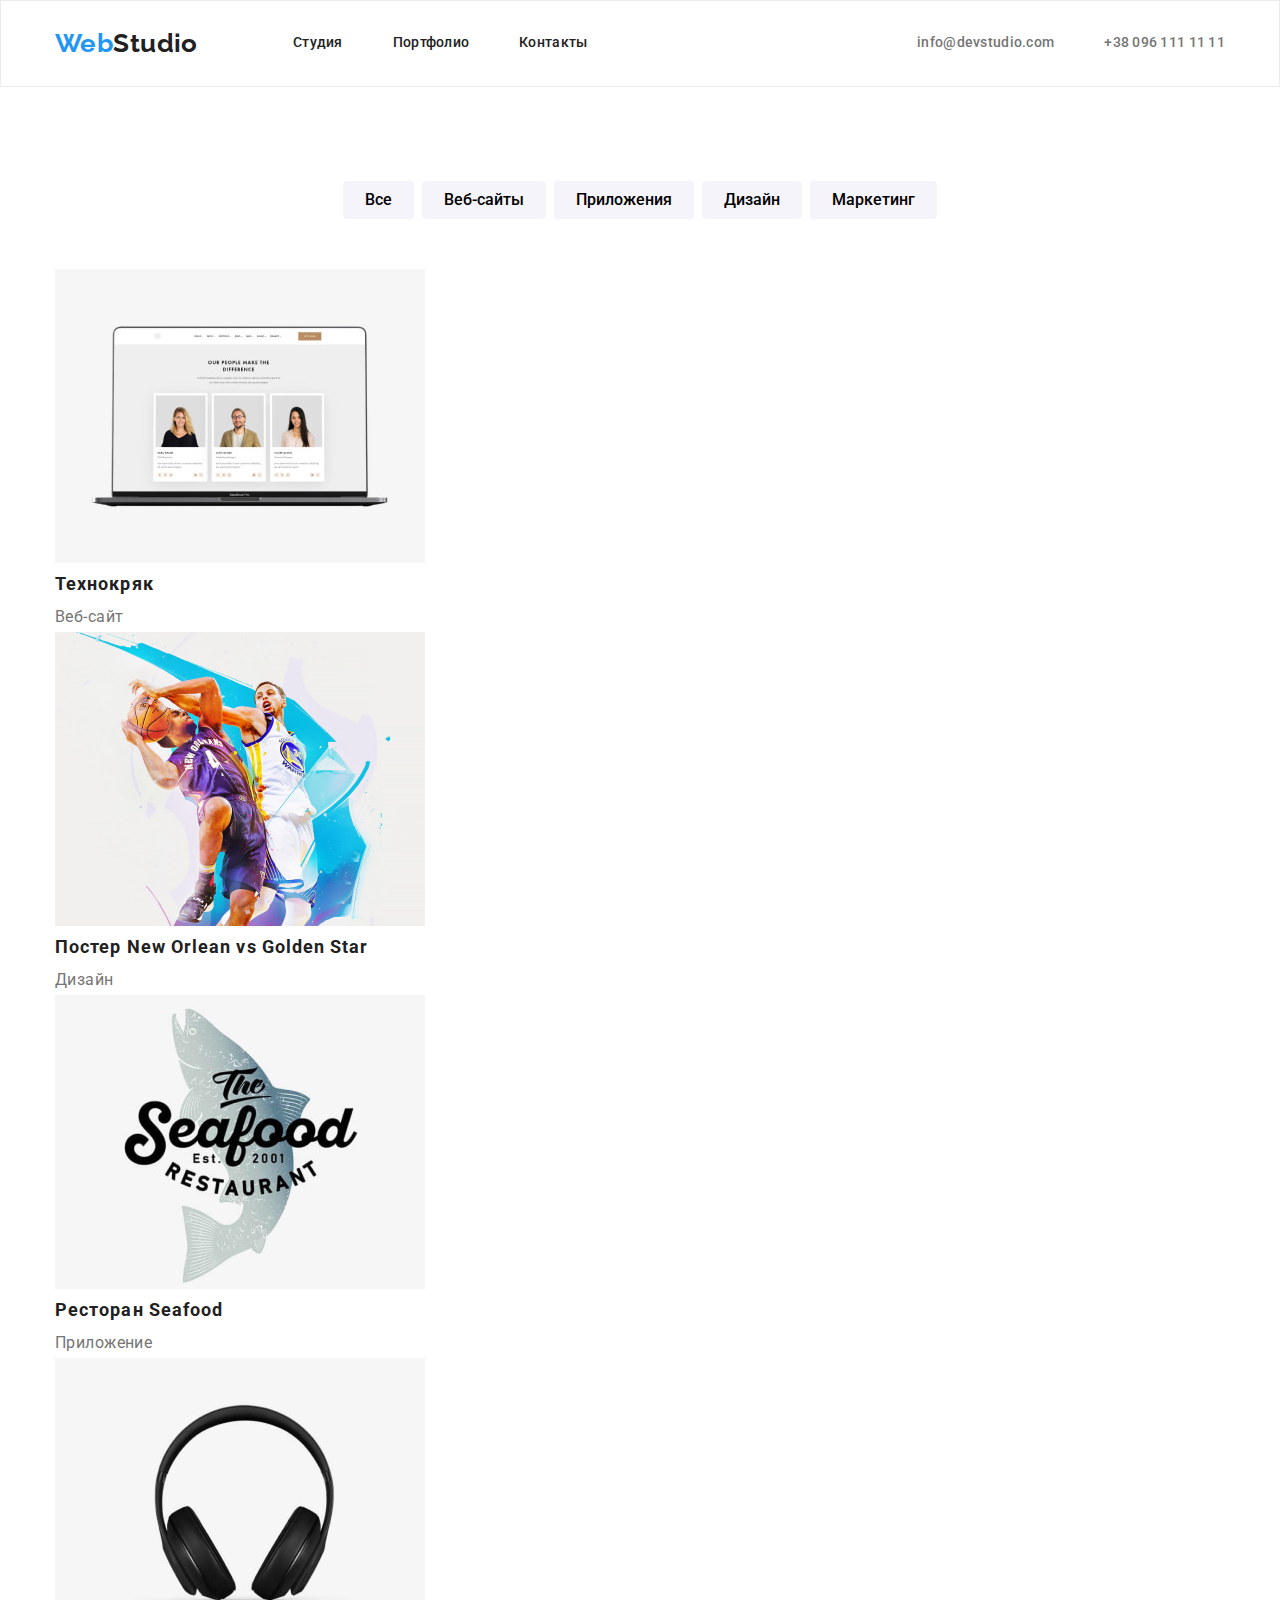
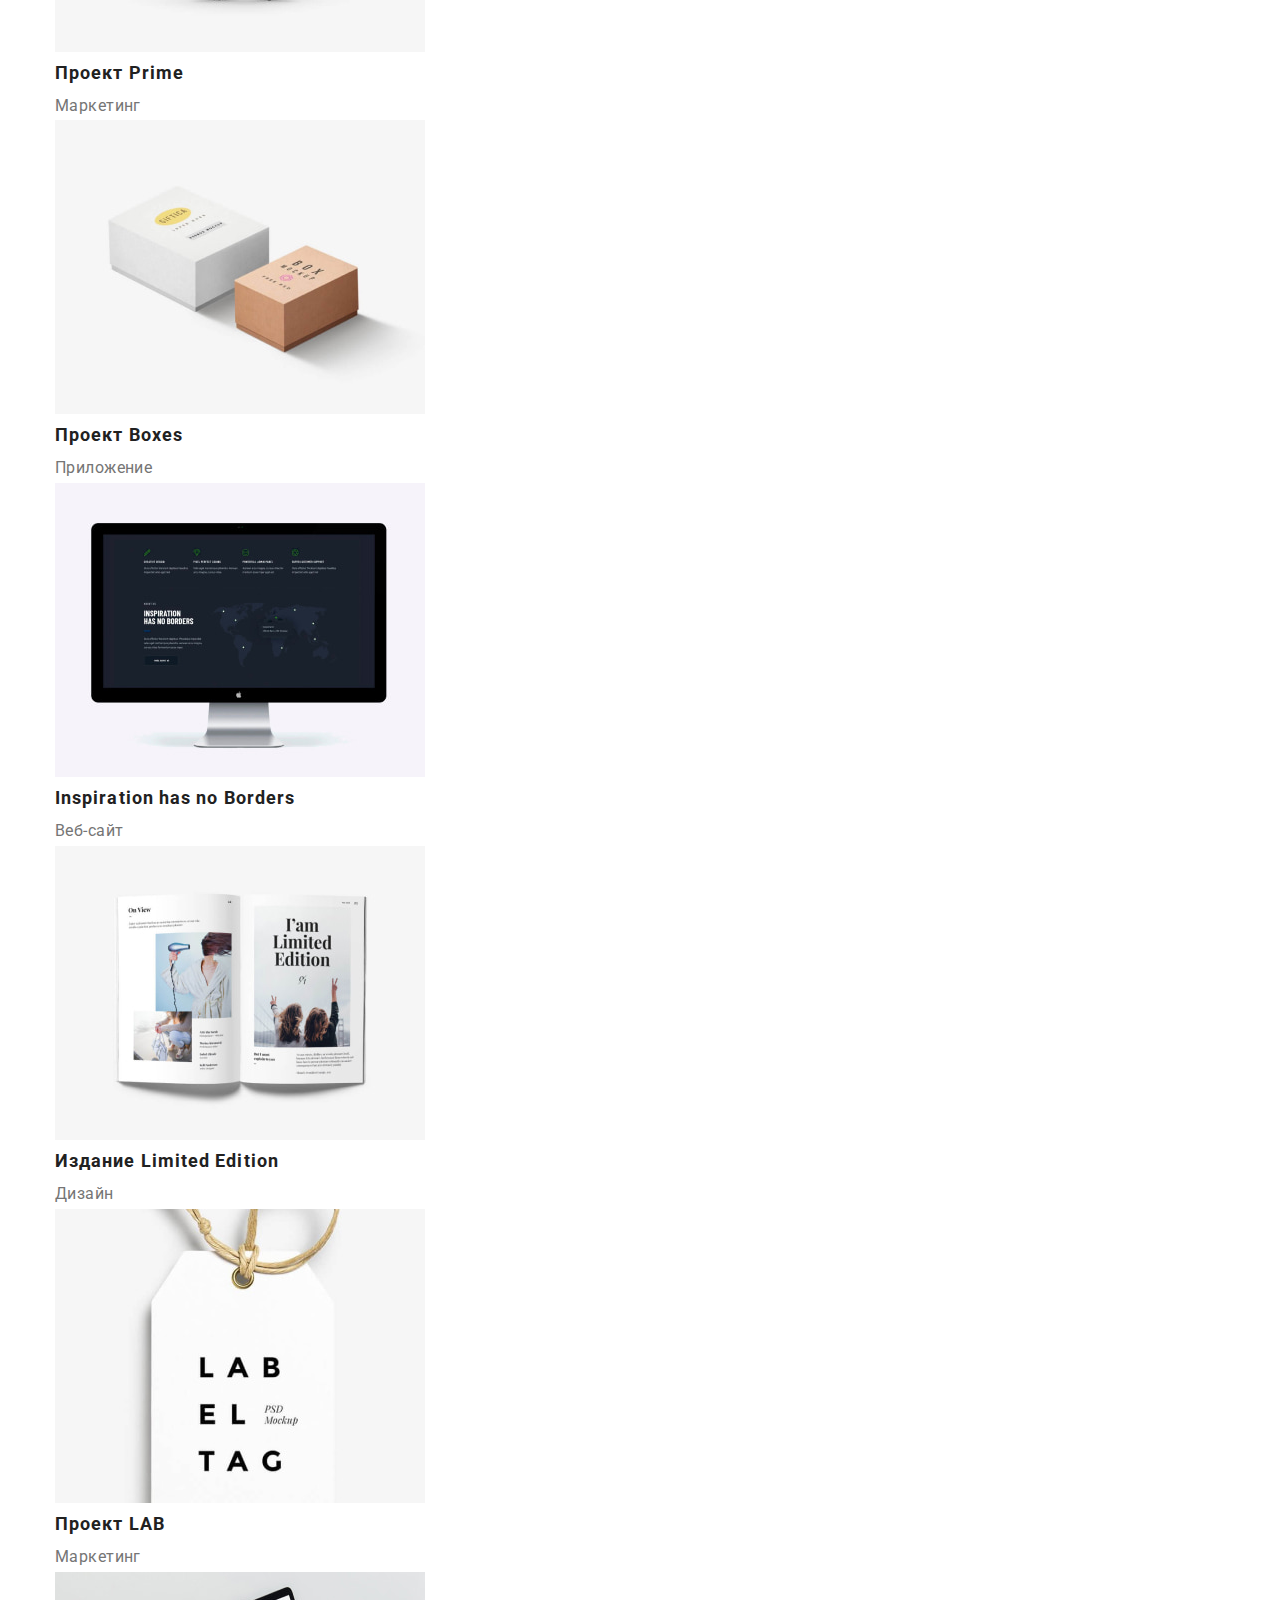
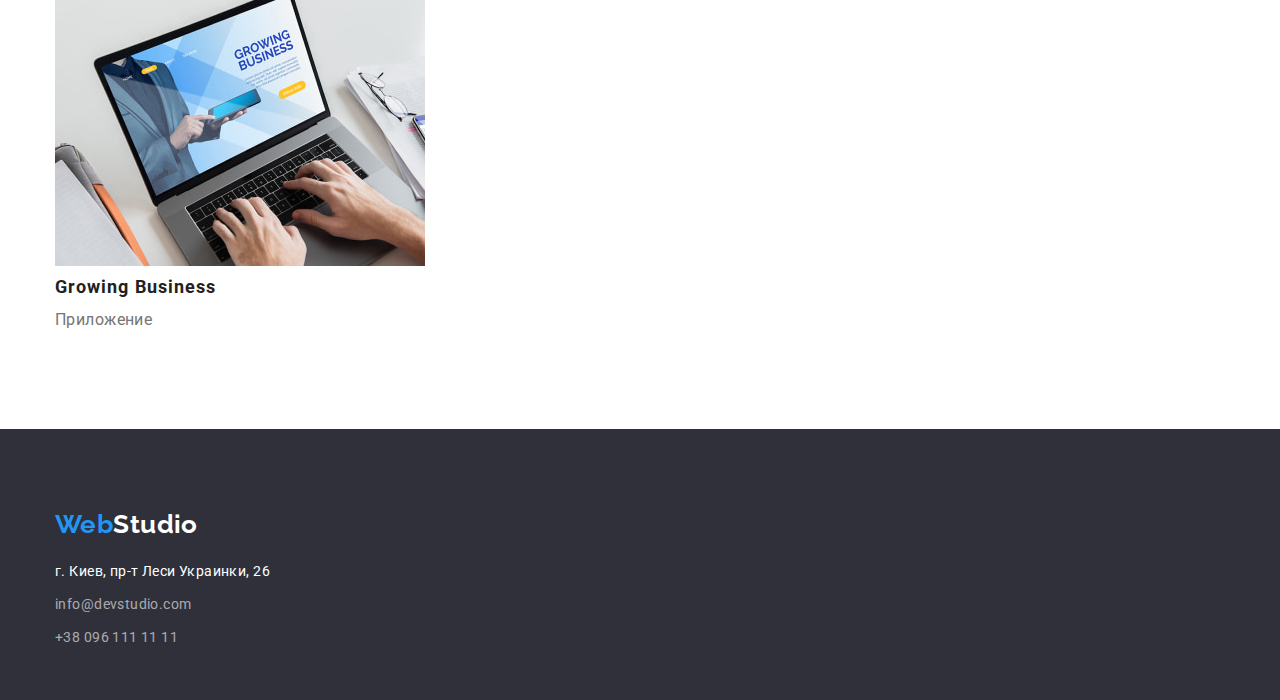
==== commit d4e2cedf: "Кнопки фортфолио" ====
--- a/portfolio.html
+++ b/portfolio.html
@@ -44,19 +44,19 @@
             <div class="container">
                 <h1 hidden>Наши работы</h1>
                 <ul class = "buttons-list">
-                    <li>
+                    <li class = "item">
                         <button class="button" type="button">Все</button>
                     </li>
-                    <li>
+                    <li class = "item">
                         <button class="button" type="button">Веб-сайты</button>
                     </li>
-                    <li>
+                    <li class = "item">
                         <button class="button" type="button">Приложения</button>
                     </li>
-                    <li>
+                    <li class = "item">
                         <button class="button" type="button">Дизайн</button>
                     </li>
-                    <li>
+                    <li class = "item">
                         <button class="button" type="button">Маркетинг</button>
                     </li>
                 </ul>
--- a/css/styles.css
+++ b/css/styles.css
@@ -7,20 +7,24 @@
   --background-black: #2f303a;
   --background-gray: #f5f4fa;
 }
+
 * {
   box-sizing: border-box;
 }
+
 h1,
 h2,
 h3,
 p {
   margin: 0;
 }
+
 ul,
 li {
   padding: 0px;
   margin: 0px;
 }
+
 body {
   margin: 0px;
 
@@ -29,15 +33,18 @@
   letter-spacing: 0.03em;
   font-size: 14px;
 }
+
 body ul {
   list-style-type: none;
 }
+
 .container {
   width: 1200px;
   padding-left: 15px;
   padding-right: 15px;
   margin: 0px auto;
 }
+
 .section {
   padding-bottom: 94px;
   padding-top: 94px;
@@ -45,18 +52,21 @@
 
 /* стили хеддера */
 .header {
-  /* outline: 2px solid green; */
-}
+  border: 1px solid rgba(236, 236, 236, 1);
+}
+
 .hedder-container {
   display: flex;
   align-items: center;
   padding-top: 24px;
   padding-bottom: 25px;
 }
+
 .navigation {
   display: flex;
   align-items: center;
 }
+
 .logo {
   margin-right: 93px;
   min-width: 145px;
@@ -68,15 +78,19 @@
   text-decoration: none;
   color: var(--black2-color);
 }
+
 .logo > span {
   color: var(--font-blue);
 }
+
 .navigation-links {
   display: flex;
 }
+
 .navigation-links .item + .item {
   margin-left: 50px;
 }
+
 .navigation-links a {
   display: inline-block;
   padding-top: 10px;
@@ -89,15 +103,18 @@
   text-decoration: none;
   color: var(--font-black1);
 }
+
 .header-contacts {
   display: flex;
   margin: 0px;
   padding: 0px;
   margin-left: auto;
 }
+
 .header-contacts .item + .item {
   margin-left: 50px;
 }
+
 /* .header-contacts .item {
   outline: 2px solid green;
 } */
@@ -113,6 +130,7 @@
   color: var(--font-gray);
   text-decoration: none;
 }
+
 /*стили index main*/
 .title {
   background-color: var(--background-black);
@@ -120,6 +138,7 @@
   padding-bottom: 200px;
   text-align: center;
 }
+
 .title h1 {
   width: 696px;
   margin-left: auto;
@@ -134,6 +153,7 @@
   letter-spacing: 0.06em;
   text-transform: uppercase;
 }
+
 .title button {
   /* display: inline-block; */
   background-color: var(--font-blue);
@@ -149,16 +169,20 @@
   line-height: 1.87;
   letter-spacing: 0.06em;
 }
+
 .peculiarities-list {
   display: flex;
 }
+
 .peculiarities-list .item {
   /* outline: 2px solid green; */
   width: 270px;
 }
+
 .peculiarities-list .item + .item {
   margin-left: 30px;
 }
+
 .peculiarities-title {
   margin-bottom: 10px;
 
@@ -167,13 +191,16 @@
   line-height: 1.14;
   text-transform: uppercase;
 }
+
 .peculiarities-text {
   line-height: 1.71;
   color: var(--font-gray);
 }
+
 .works-section {
   padding-top: 0;
 }
+
 .works-title {
   margin-bottom: 50px;
 
@@ -182,6 +209,7 @@
   line-height: 1.16;
   text-align: center;
 }
+
 .works-list {
   display: flex;
 }
@@ -189,9 +217,11 @@
 .works-list .item + .item {
   margin-left: 30px;
 }
+
 .team-section {
   background: var(--background-gray);
 }
+
 .team-title {
   margin-bottom: 50px;
 
@@ -200,17 +230,21 @@
   line-height: 1.16;
   text-align: center;
 }
+
 .team-list {
   display: flex;
 }
+
 .team-list .item {
   padding-bottom: 30px;
 
   background-color: #fff;
 }
+
 .team-list .item + .item {
   margin-left: 30px;
 }
+
 .card-title {
   margin-top: 30px;
   margin-bottom: 10px;
@@ -220,12 +254,14 @@
   line-height: 1.18;
   text-align: center;
 }
+
 .card-text {
   font-size: 16px;
   line-height: 1.18;
   text-align: center;
   color: var(--font-gray);
 }
+
 /* стили футера */
 .footer {
   padding-top: 80px;
@@ -233,20 +269,25 @@
 
   background-color: var(--background-black);
 }
+
 .footer .logo {
   color: var(--font-white);
 }
+
 .address-text {
   font-style: normal;
   line-height: 1.71;
   color: var(--font-white);
 }
+
 .address-list {
   margin-top: 20px;
 }
+
 .address-list .item + .item {
   margin-top: 9px;
 }
+
 .address .link {
   font-size: 14px;
   font-style: normal;
@@ -254,28 +295,46 @@
   color: rgba(255, 255, 255, 0.6);
   text-decoration: none;
 }
+
 .link:hover,
 .link:focus {
   color: var(--font-blue);
 }
 
 /* стили portfolio main */
+
+.buttons-list {
+  display: flex;
+  justify-content: center;
+  margin-bottom: 50px;
+}
+.buttons-list .item + .item {
+  margin-left: 8px;
+}
 .button {
-  background-color: var(--background-gray);
+  padding: 6px 22px;
+
   font-family: inherit;
   font-weight: 500;
   font-size: 16px;
   line-height: 1.62;
   text-align: center;
-}
+
+  border: none;
+  background-color: var(--background-gray);
+  border-radius: 4px;
+}
+
 .button:hover,
 .button:focus {
   background-color: var(--font-blue);
   color: var(--font-white);
 }
+
 .products a {
   text-decoration: none;
 }
+
 .products-title {
   font-weight: 700;
   font-size: 18px;
@@ -283,6 +342,7 @@
   letter-spacing: 0.06em;
   color: var(--font-black1);
 }
+
 .products-text {
   font-size: 16px;
   line-height: 1.87;
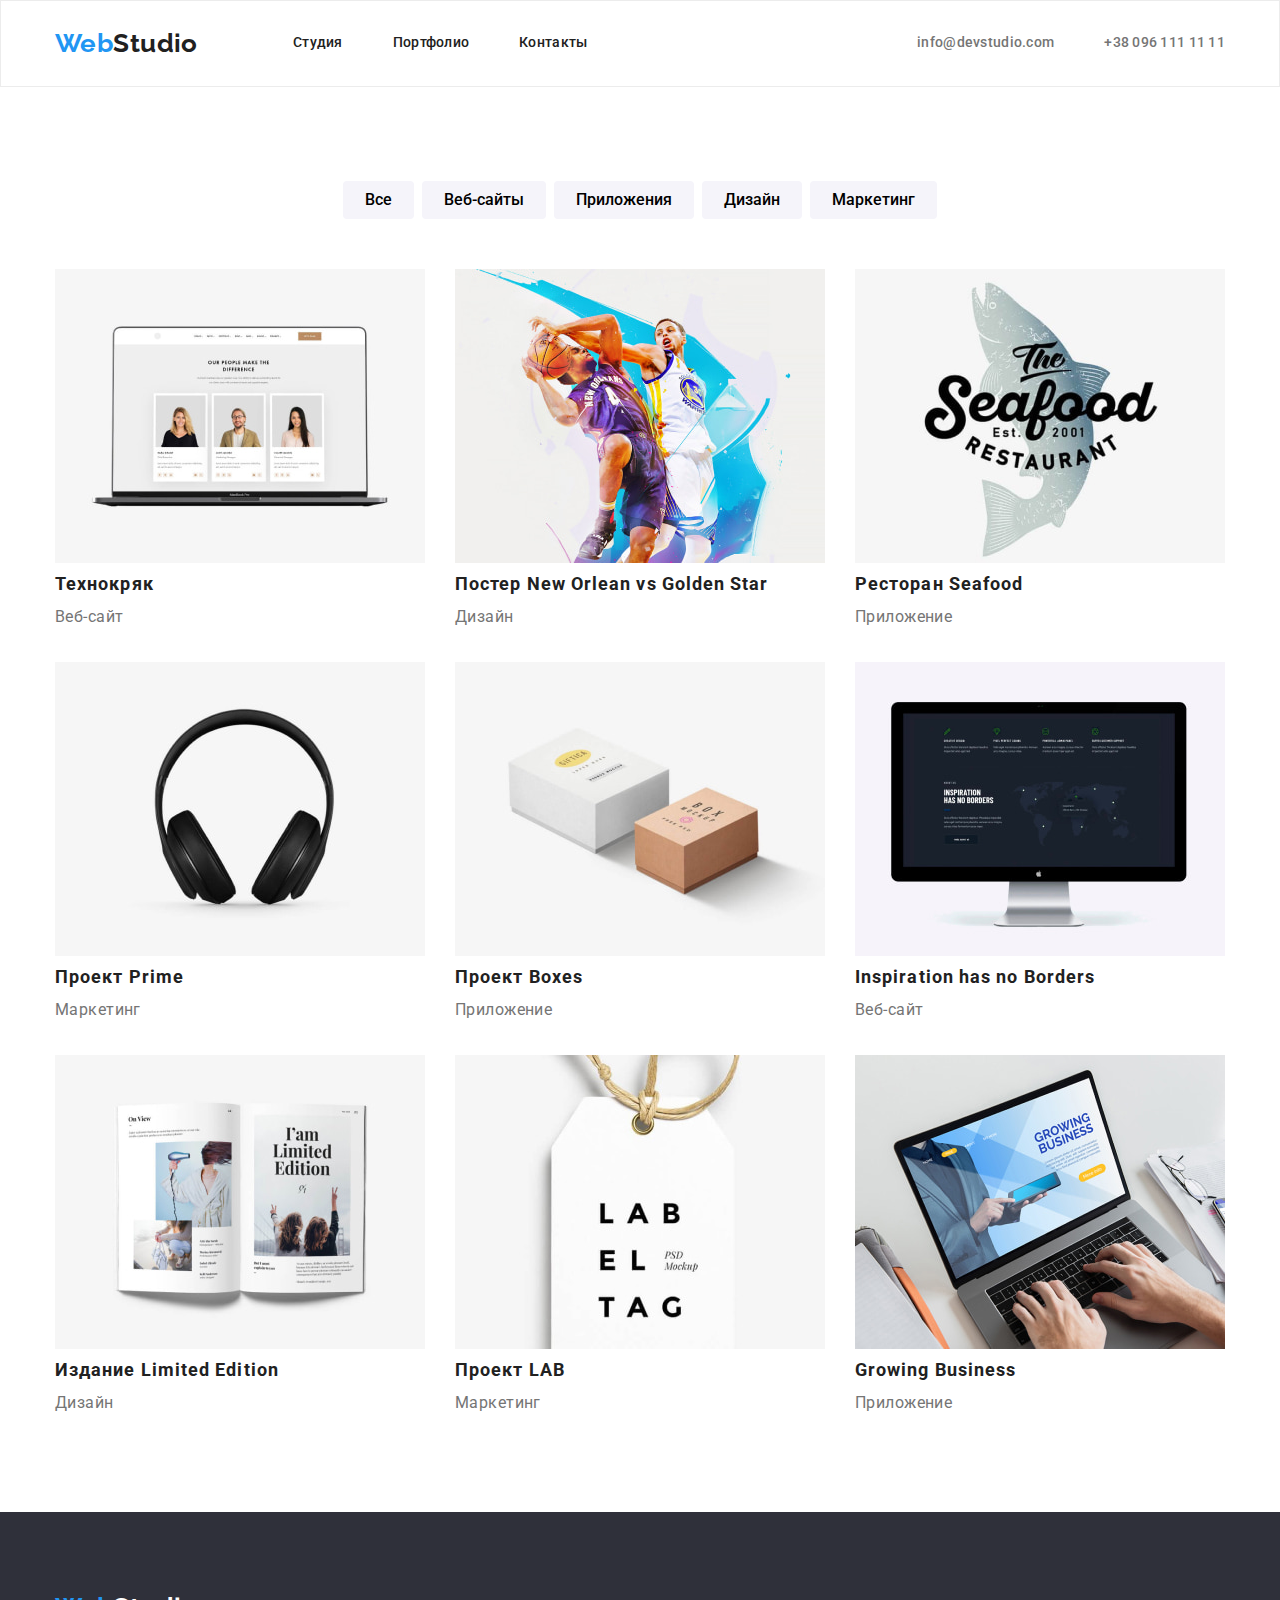
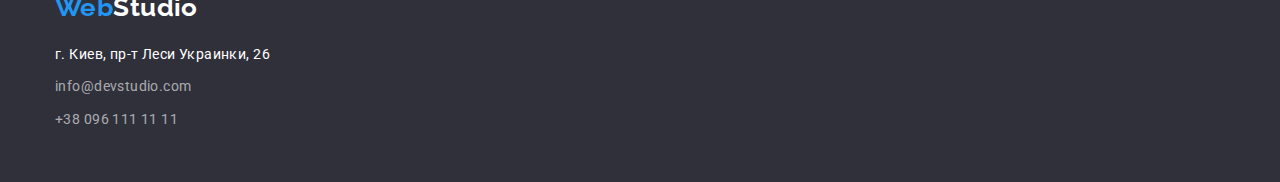
==== commit 18f98c67: "Сетка карточек" ====
--- a/portfolio.html
+++ b/portfolio.html
@@ -61,63 +61,63 @@
                     </li>
                 </ul>
                 <ul class="products">
-                    <li>
+                    <li class = "item">
                         <a href="">
                             <img src="./images/portfolio/box1.jpg" alt="" width="370" height="294">
                             <h2 class="products-title">Технокряк</h2>
                             <p class="products-text">Веб-сайт</p>
                         </a>
                     </li>
-                    <li>
+                    <li class = "item">
                         <a href="">
                             <img src="./images/portfolio/box2.jpg" alt="" width="370" height="294">
                             <h2 class="products-title">Постер New Orlean vs Golden Star</h2>
                             <p class="products-text">Дизайн</p>
                         </a>
                     </li>
-                    <li>
+                    <li class = "item">
                         <a href="">
                             <img src="./images/portfolio/box3.jpg" alt="" width="370" height="294">
                             <h2 class="products-title">Ресторан Seafood</h2>
                             <p class="products-text">Приложение</p>
                         </a>
                     </li>
-                    <li>
+                    <li class = "item">
                         <a href="">
                             <img src="./images/portfolio/box4.jpg" alt="" width="370" height="294">
                             <h2 class="products-title">Проект Prime</h2>
                             <p class="products-text">Маркетинг</p>
                         </a>
                     </li>
-                    <li>
+                    <li class = "item">
                         <a href="">
                             <img src="./images/portfolio/box5.jpg" alt="" width="370" height="294">
                             <h2 class="products-title">Проект Boxes</h2>
                             <p class="products-text">Приложение</p>
                         </a>
                     </li>
-                    <li>
+                    <li class = "item">
                         <a href="">
                             <img src="./images/portfolio/box6.jpg" alt="" width="370" height="294">
                             <h2 class="products-title">Inspiration has no Borders</h2>
                             <p class="products-text">Веб-сайт</p>
                         </a>
                     </li>
-                    <li>
+                    <li class = "item">
                         <a href="">
                             <img src="./images/portfolio/box7.jpg" alt="" width="370" height="294">
                             <h2 class="products-title">Издание Limited Edition</h2>
                             <p class="products-text">Дизайн</p>
                         </a>
                     </li>
-                    <li>
+                    <li class = "item">
                         <a href="">
                             <img src="./images/portfolio/box8.jpg" alt="" width="370" height="294">
                             <h2 class="products-title">Проект LAB</h2>
                             <p class="products-text">Маркетинг</p>
                         </a>
                     </li>
-                    <li>
+                    <li class = "item">
                         <a href="">
                             <img src="./images/portfolio/box9.jpg" alt="" width="370" height="294">
                             <h2 class="products-title">Growing Business</h2>
--- a/css/styles.css
+++ b/css/styles.css
@@ -115,9 +115,6 @@
   margin-left: 50px;
 }
 
-/* .header-contacts .item {
-  outline: 2px solid green;
-} */
 .header-contacts a {
   display: inline-block;
   padding-top: 10px;
@@ -308,9 +305,11 @@
   justify-content: center;
   margin-bottom: 50px;
 }
+
 .buttons-list .item + .item {
   margin-left: 8px;
 }
+
 .button {
   padding: 6px 22px;
 
@@ -329,6 +328,17 @@
 .button:focus {
   background-color: var(--font-blue);
   color: var(--font-white);
+}
+
+.products {
+  display: flex;
+  flex-wrap: wrap;
+}
+.products .item:not(:nth-child(3n)) {
+  margin-right: 30px;
+}
+.products .item:not(:nth-child(n + 7)) {
+  margin-bottom: 30px;
 }
 
 .products a {
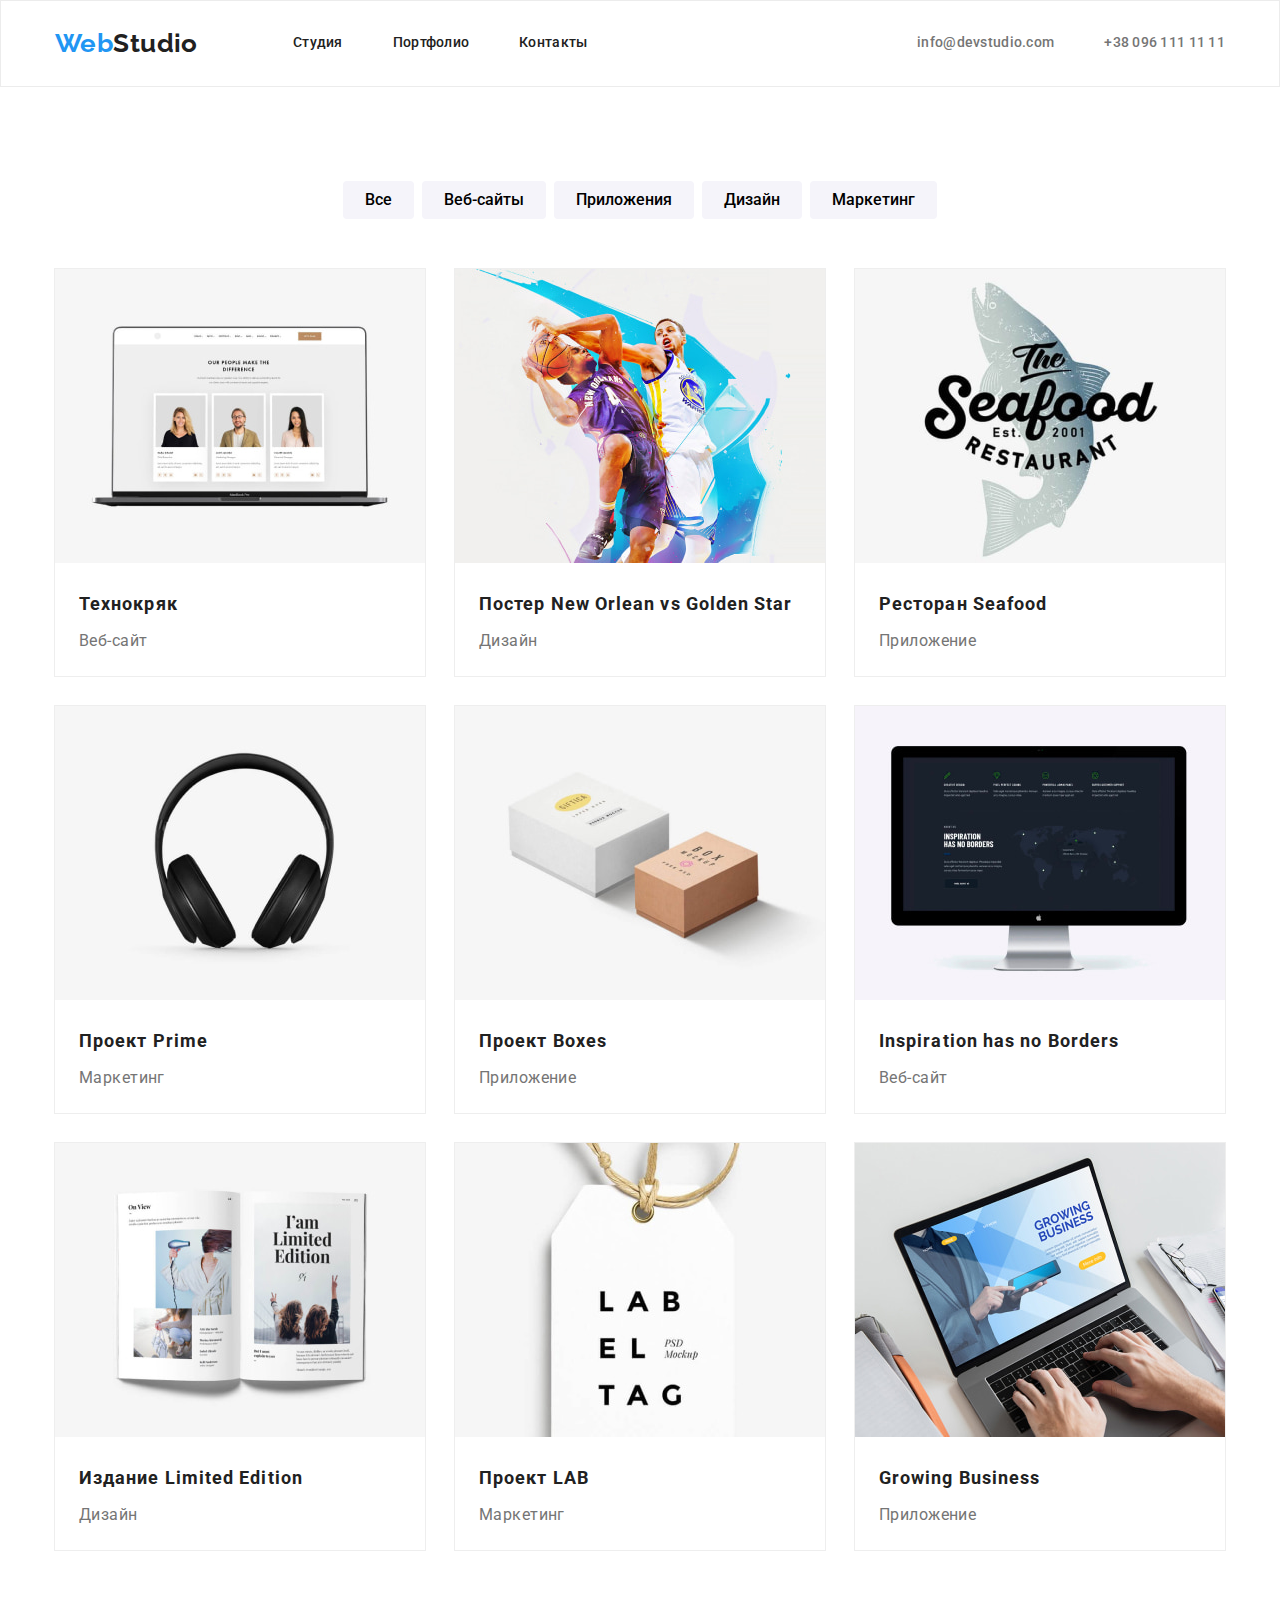
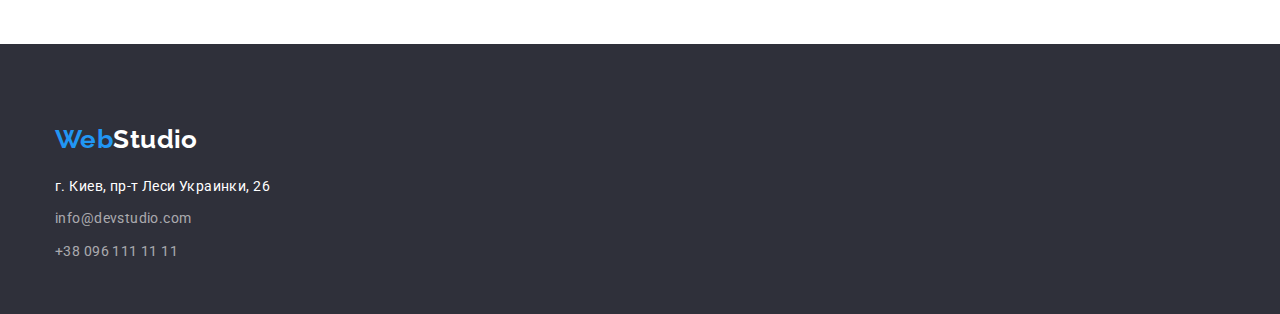
==== commit 25b08c53: "Закончил позиционировать" ====
--- a/portfolio.html
+++ b/portfolio.html
@@ -64,64 +64,82 @@
                     <li class = "item">
                         <a href="">
                             <img src="./images/portfolio/box1.jpg" alt="" width="370" height="294">
-                            <h2 class="products-title">Технокряк</h2>
-                            <p class="products-text">Веб-сайт</p>
+                            <div class="card-container">
+                                <h2 class="products-title">Технокряк</h2>
+                                <p class="products-text">Веб-сайт</p>
+                            </div>   
                         </a>
                     </li>
                     <li class = "item">
                         <a href="">
                             <img src="./images/portfolio/box2.jpg" alt="" width="370" height="294">
-                            <h2 class="products-title">Постер New Orlean vs Golden Star</h2>
-                            <p class="products-text">Дизайн</p>
+                            <div class="card-container">
+                                <h2 class="products-title">Постер New Orlean vs Golden Star</h2>
+                                <p class="products-text">Дизайн</p>
+                            </div>                            
                         </a>
                     </li>
                     <li class = "item">
                         <a href="">
                             <img src="./images/portfolio/box3.jpg" alt="" width="370" height="294">
-                            <h2 class="products-title">Ресторан Seafood</h2>
-                            <p class="products-text">Приложение</p>
+                            <div class="card-container">
+                                <h2 class="products-title">Ресторан Seafood</h2>
+                                <p class="products-text">Приложение</p>
+                            </div>                            
                         </a>
                     </li>
                     <li class = "item">
                         <a href="">
                             <img src="./images/portfolio/box4.jpg" alt="" width="370" height="294">
-                            <h2 class="products-title">Проект Prime</h2>
-                            <p class="products-text">Маркетинг</p>
+                            <div class="card-container">
+                                <h2 class="products-title">Проект Prime</h2>
+                                <p class="products-text">Маркетинг</p>
+                            </div>                            
                         </a>
                     </li>
                     <li class = "item">
                         <a href="">
                             <img src="./images/portfolio/box5.jpg" alt="" width="370" height="294">
-                            <h2 class="products-title">Проект Boxes</h2>
-                            <p class="products-text">Приложение</p>
+                            <div class="card-container">
+                                <h2 class="products-title">Проект Boxes</h2>
+                                <p class="products-text">Приложение</p>
+                            </div> 
                         </a>
                     </li>
                     <li class = "item">
                         <a href="">
                             <img src="./images/portfolio/box6.jpg" alt="" width="370" height="294">
-                            <h2 class="products-title">Inspiration has no Borders</h2>
-                            <p class="products-text">Веб-сайт</p>
+                            <div class="card-container">
+                                <h2 class="products-title">Inspiration has no Borders</h2>
+                                <p class="products-text">Веб-сайт</p>
+                            </div>
                         </a>
                     </li>
                     <li class = "item">
                         <a href="">
                             <img src="./images/portfolio/box7.jpg" alt="" width="370" height="294">
-                            <h2 class="products-title">Издание Limited Edition</h2>
-                            <p class="products-text">Дизайн</p>
+                            <div class="card-container">
+                                <h2 class="products-title">Издание Limited Edition</h2>
+                                <p class="products-text">Дизайн</p>
+                            </div>                            
                         </a>
                     </li>
                     <li class = "item">
                         <a href="">
                             <img src="./images/portfolio/box8.jpg" alt="" width="370" height="294">
-                            <h2 class="products-title">Проект LAB</h2>
-                            <p class="products-text">Маркетинг</p>
+                            <div class="card-container">
+                                <h2 class="products-title">Проект LAB</h2>
+                                <p class="products-text">Маркетинг</p>
+                            </div>                            
                         </a>
                     </li>
                     <li class = "item">
                         <a href="">
                             <img src="./images/portfolio/box9.jpg" alt="" width="370" height="294">
-                            <h2 class="products-title">Growing Business</h2>
-                            <p class="products-text">Приложение</p>
+                            <div class="card-container">
+                                <h2 class="products-title">Growing Business</h2>
+                                <p class="products-text">Приложение</p>
+                            </div>                            
                         </a>
                     </li>
                 </ul>
--- a/css/styles.css
+++ b/css/styles.css
@@ -34,6 +34,19 @@
   font-size: 14px;
 }
 
+.visually-hidden {
+  position: absolute;
+  width: 1px;
+  height: 1px;
+  margin: -1px;
+  border: 0;
+  padding: 0;
+  white-space: nowrap;
+  clip-path: inset(100%);
+  clip: rect(0 0 0 0);
+  overflow: hidden;
+}
+
 body ul {
   list-style-type: none;
 }
@@ -300,6 +313,10 @@
 
 /* стили portfolio main */
 
+.card-container {
+  padding: 20px 24px;
+}
+
 .buttons-list {
   display: flex;
   justify-content: center;
@@ -334,6 +351,9 @@
   display: flex;
   flex-wrap: wrap;
 }
+.products .item {
+  outline: 1px solid rgba(238, 238, 238, 1);
+}
 .products .item:not(:nth-child(3n)) {
   margin-right: 30px;
 }
@@ -346,6 +366,8 @@
 }
 
 .products-title {
+  margin-bottom: 4px;
+
   font-weight: 700;
   font-size: 18px;
   line-height: 2;
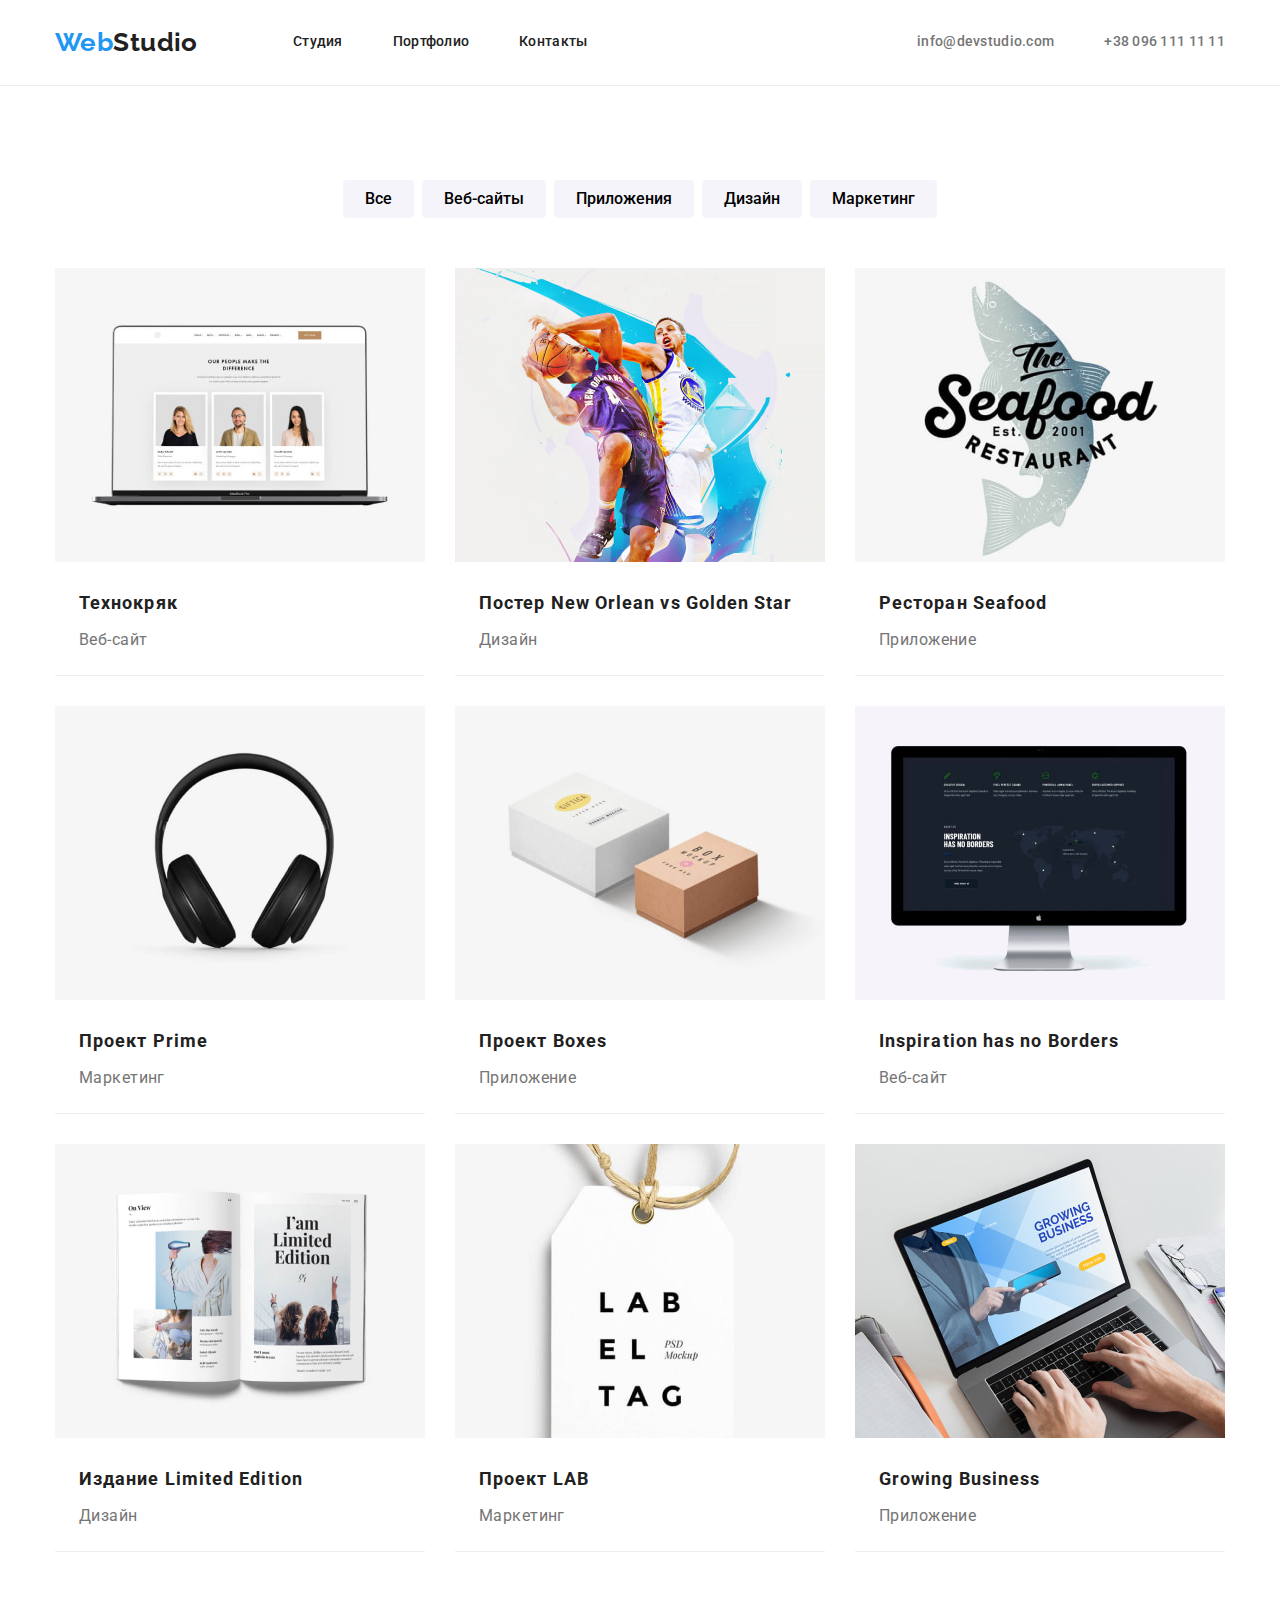
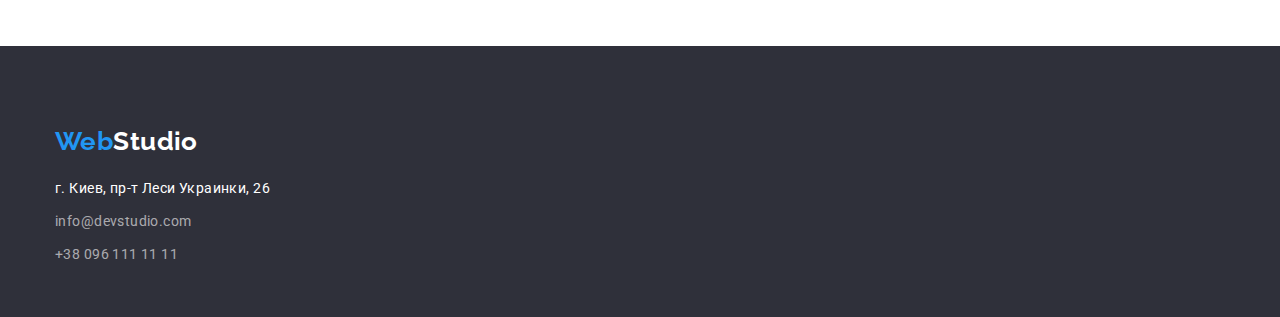
==== commit 92828f45: "Думаю что готово" ====
--- a/portfolio.html
+++ b/portfolio.html
@@ -4,8 +4,14 @@
     <meta charset="UTF-8">
     <meta http-equiv="X-UA-Compatible" content="IE=edge">
     <meta name="viewport" content="width=device-width, initial-scale=1.0">
+    <!-- Нормализация modern-normalize -->
+    <link rel="stylesheet" href="https://cdnjs.cloudflare.com/ajax/libs/modern-normalize/1.1.0/modern-normalize.css"
+        integrity="sha512-Y0MM+V6ymRKN2zStTqzQ227DWhhp4Mzdo6gnlRnuaNCbc+YN/ZH0sBCLTM4M0oSy9c9VKiCvd4Jk44aCLrNS5Q=="
+        crossorigin="anonymous" referrerpolicy="no-referrer" />
+    <!-- Шрифты -->
     <link href="https://fonts.googleapis.com/css2?family=Raleway:wght@700&family=Roboto:wght@400;500;700;900&display=swap"
         rel="stylesheet">
+    <!-- Стили -->
     <link rel="stylesheet" href="./css/styles.css">
     <title>Портфолио</title>
 </head>
@@ -42,7 +48,7 @@
         <!-- работы -->
         <section class = "section">
             <div class="container">
-                <h1 hidden>Наши работы</h1>
+                <h1 class = "visually-hidden">Наши работы</h1>
                 <ul class = "buttons-list">
                     <li class = "item">
                         <button class="button" type="button">Все</button>
--- a/css/styles.css
+++ b/css/styles.css
@@ -65,7 +65,7 @@
 
 /* стили хеддера */
 .header {
-  border: 1px solid rgba(236, 236, 236, 1);
+  border-bottom: 1px solid rgba(236, 236, 236, 1);
 }
 
 .hedder-container {
@@ -352,7 +352,7 @@
   flex-wrap: wrap;
 }
 .products .item {
-  outline: 1px solid rgba(238, 238, 238, 1);
+  border-bottom: 1px solid rgba(238, 238, 238, 1);
 }
 .products .item:not(:nth-child(3n)) {
   margin-right: 30px;
